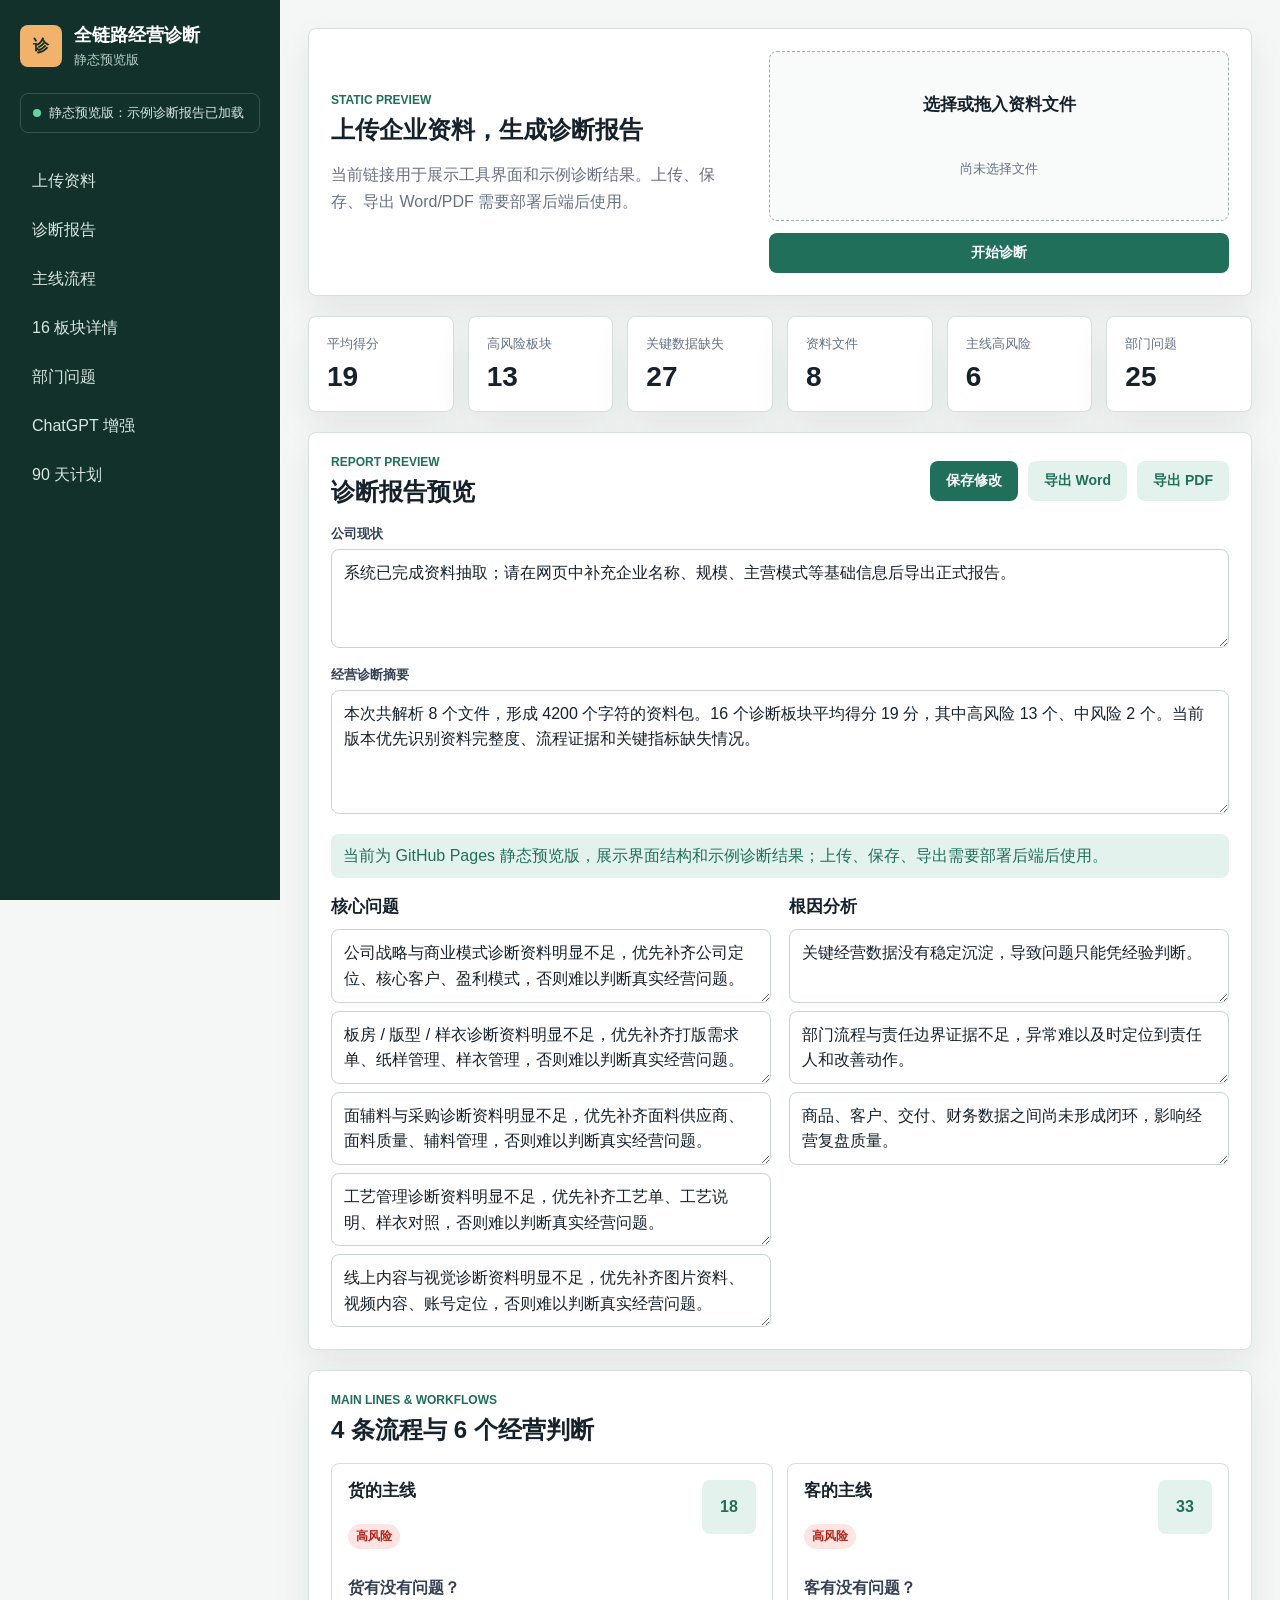
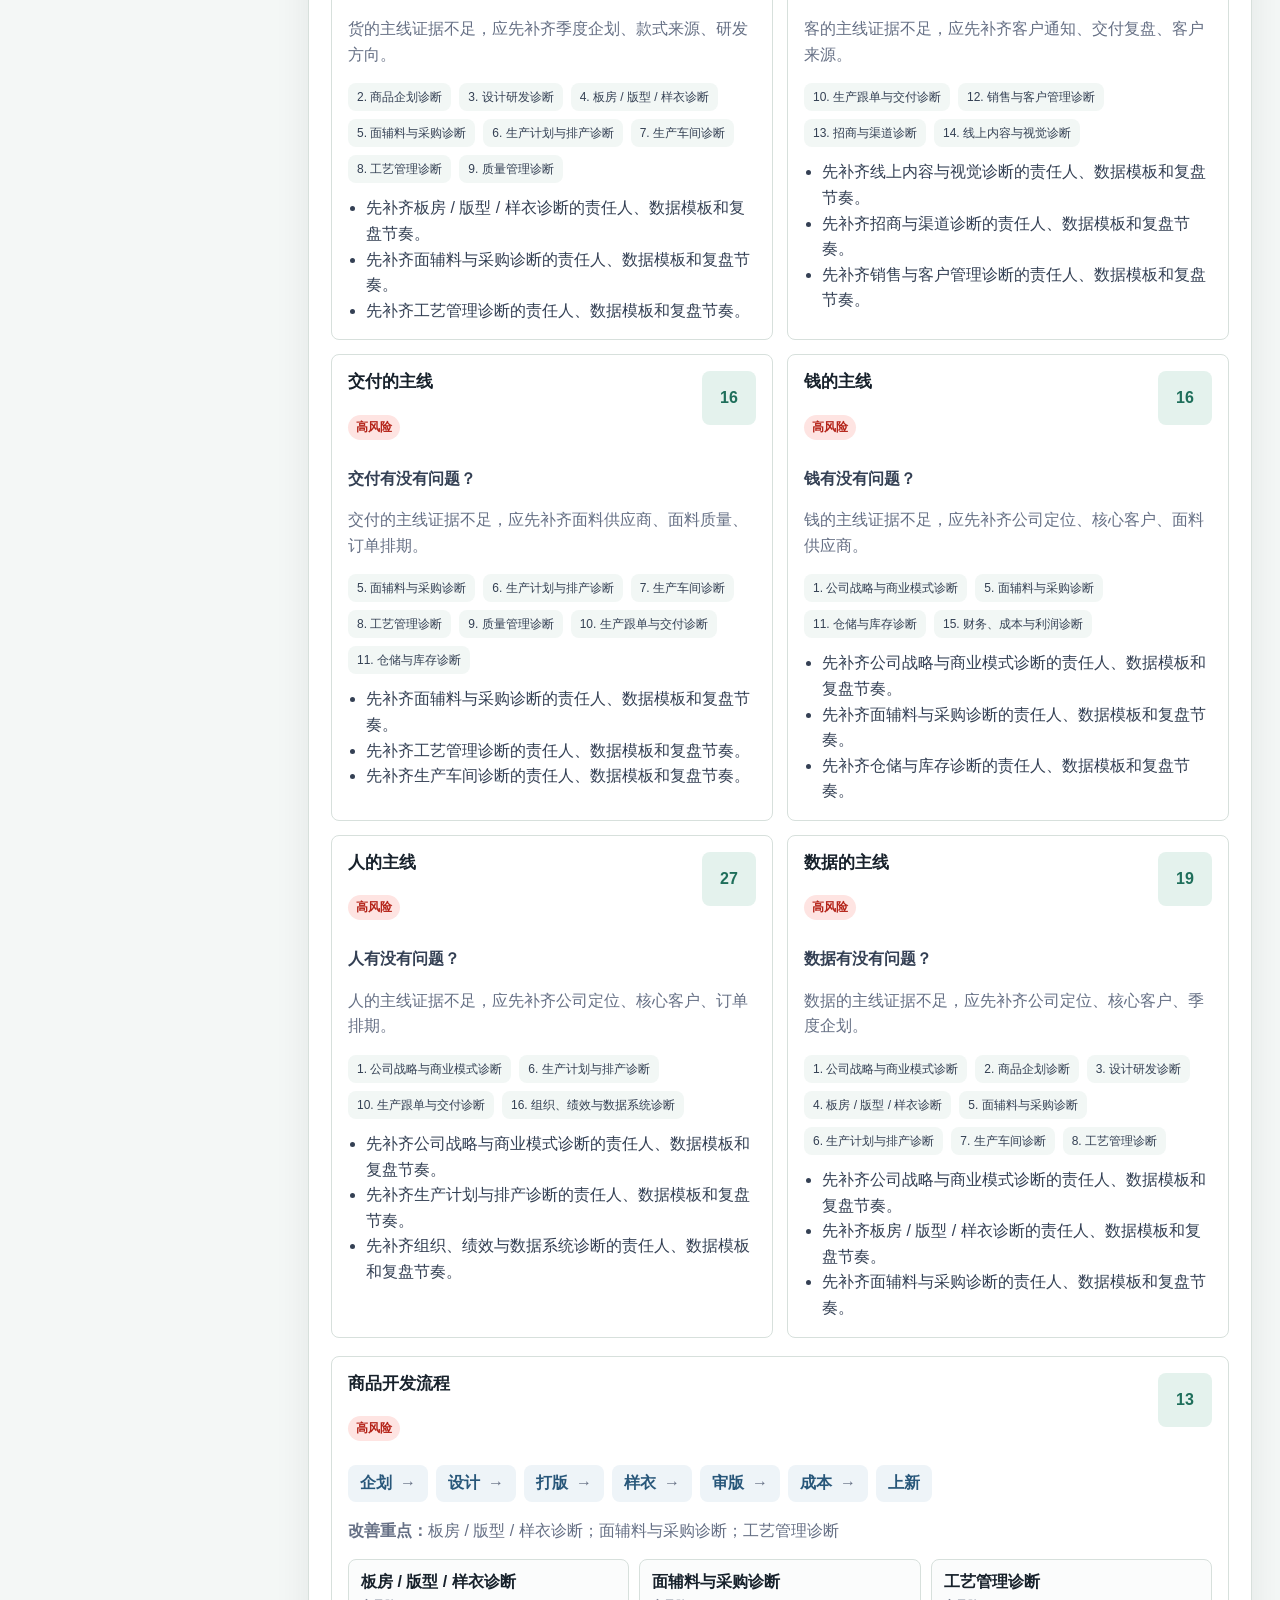
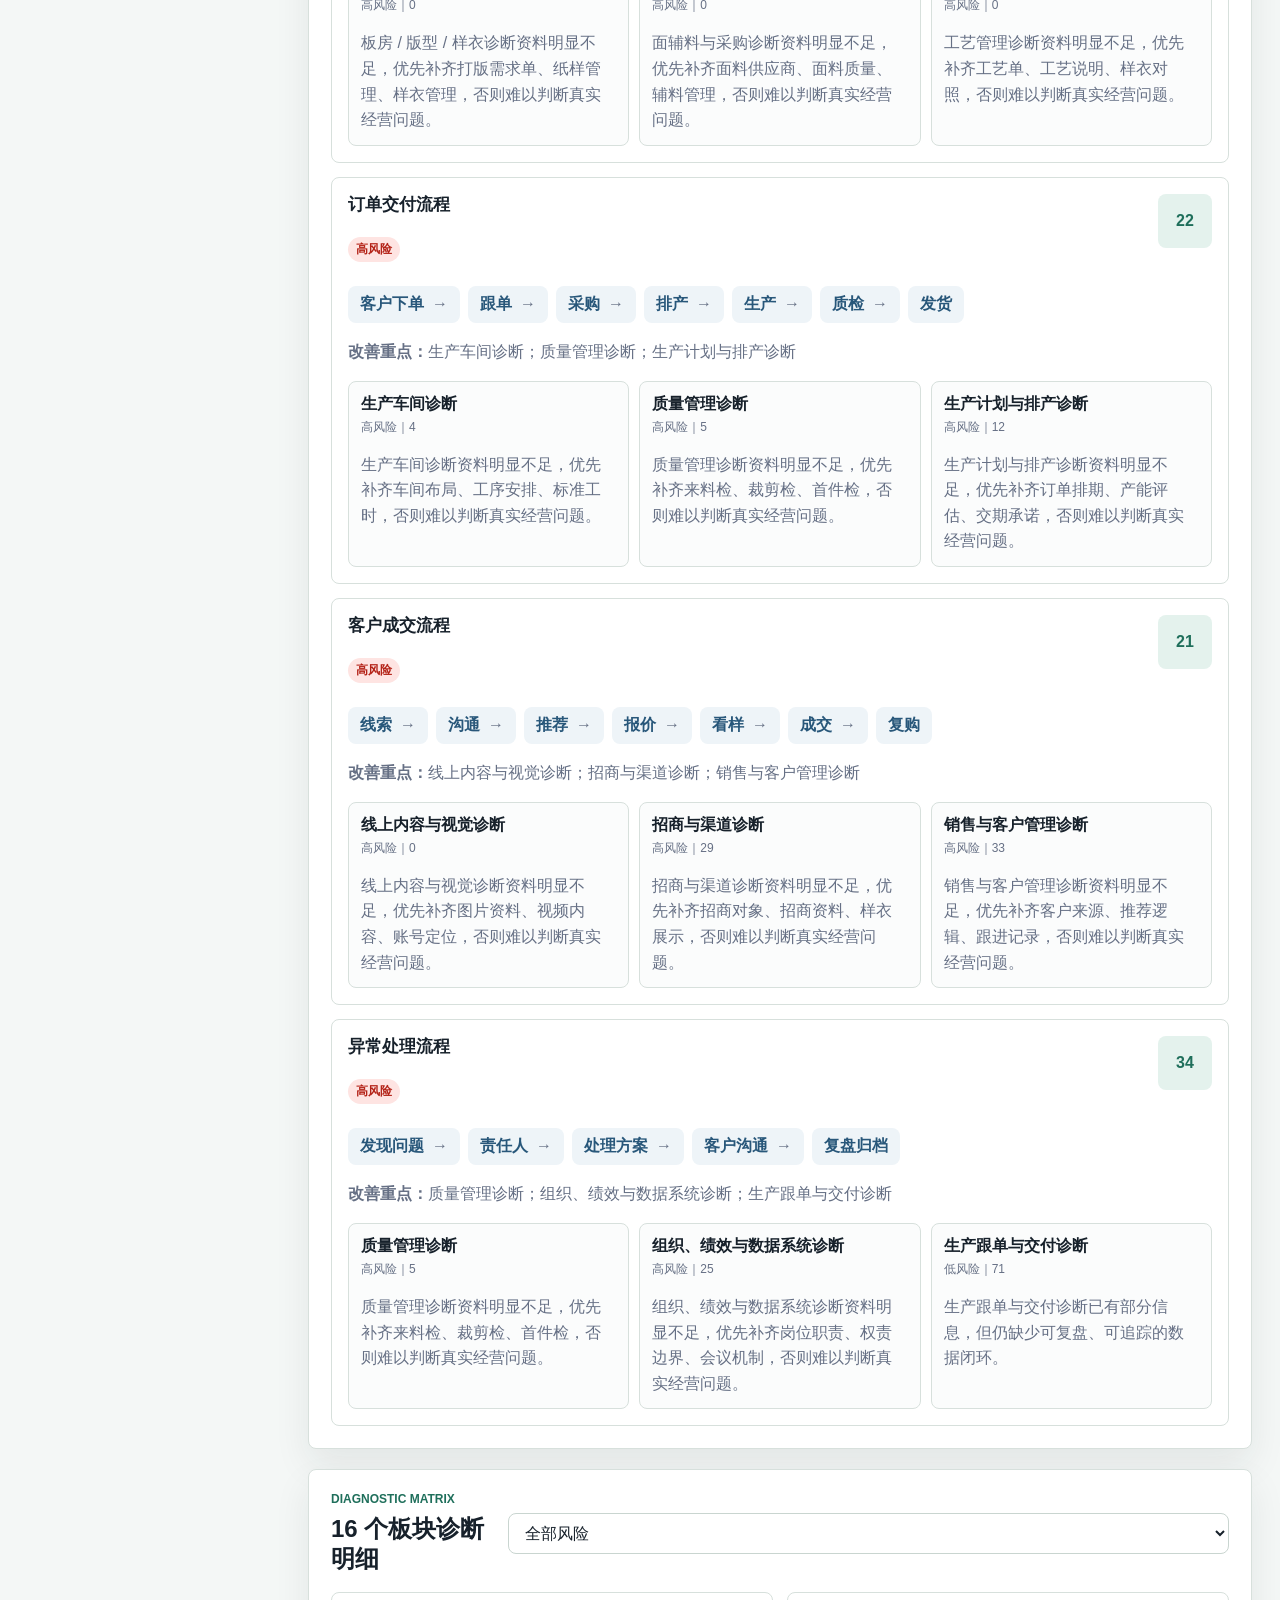
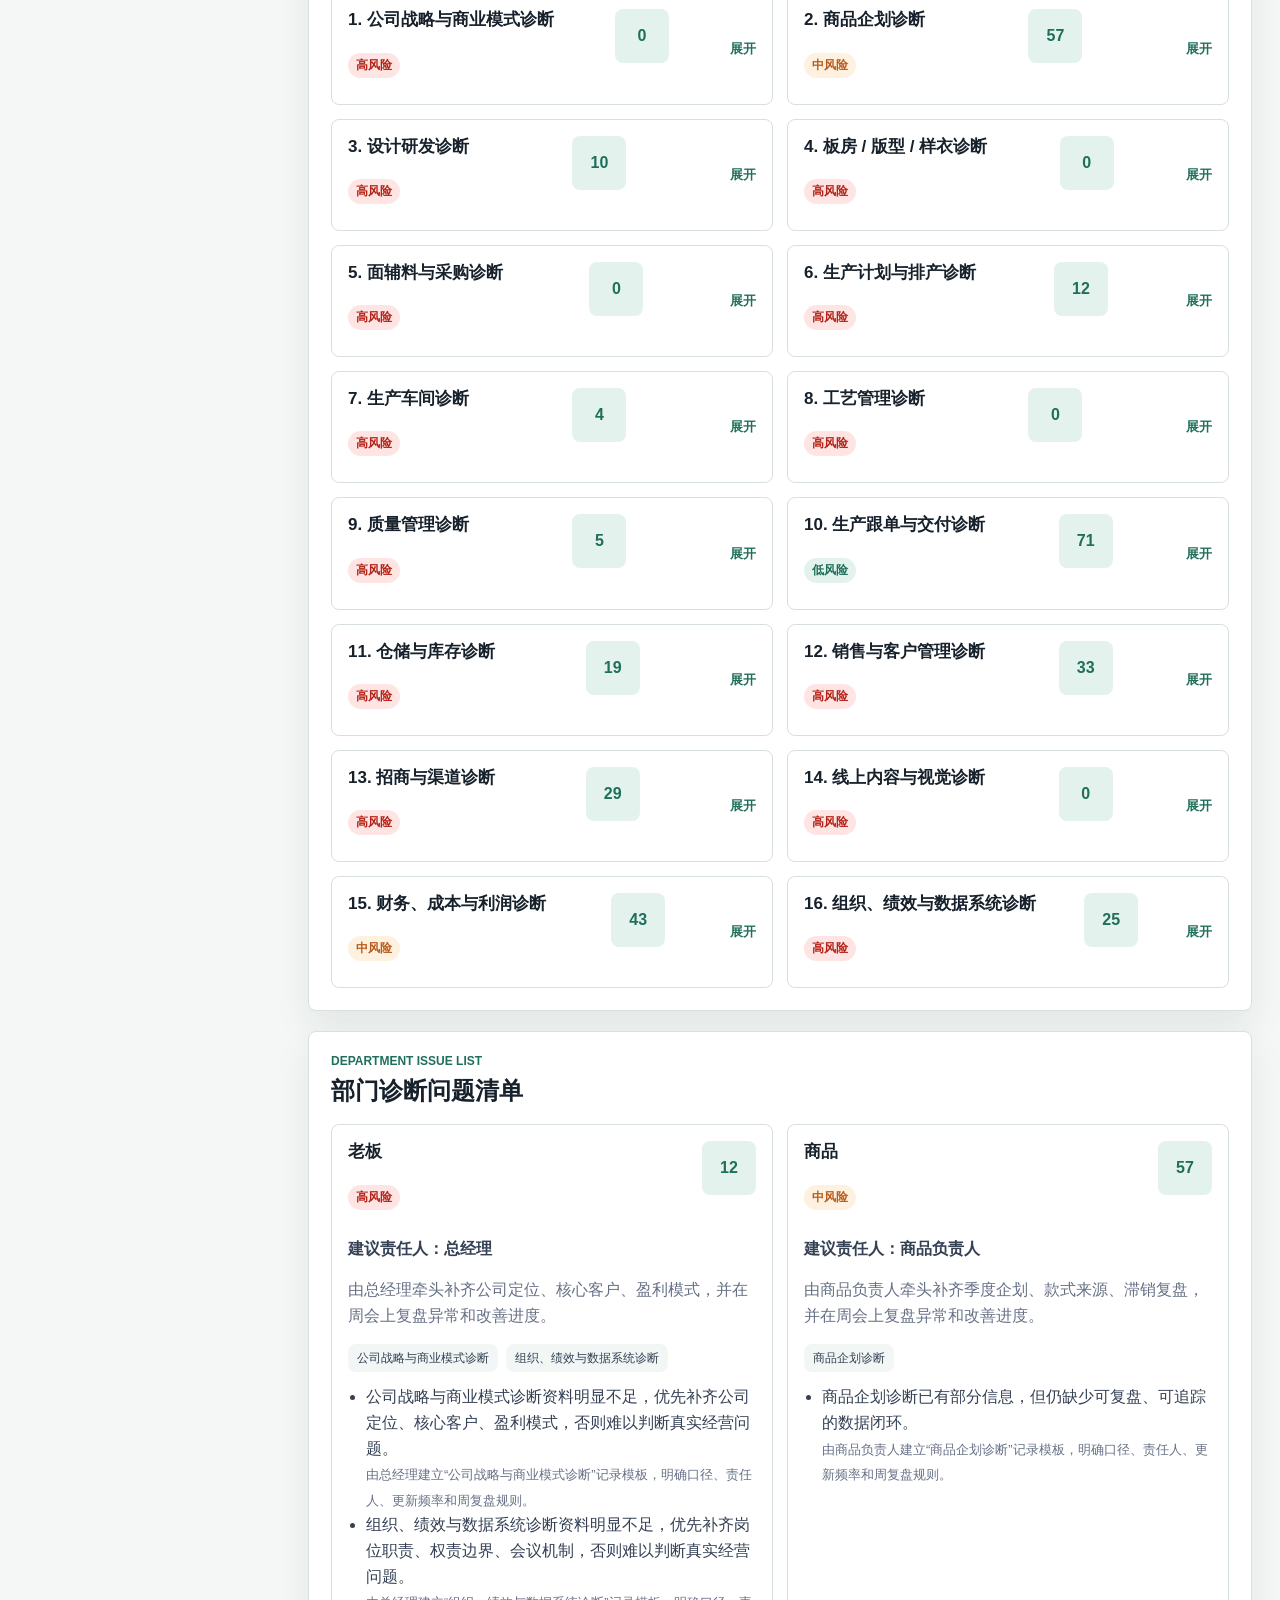
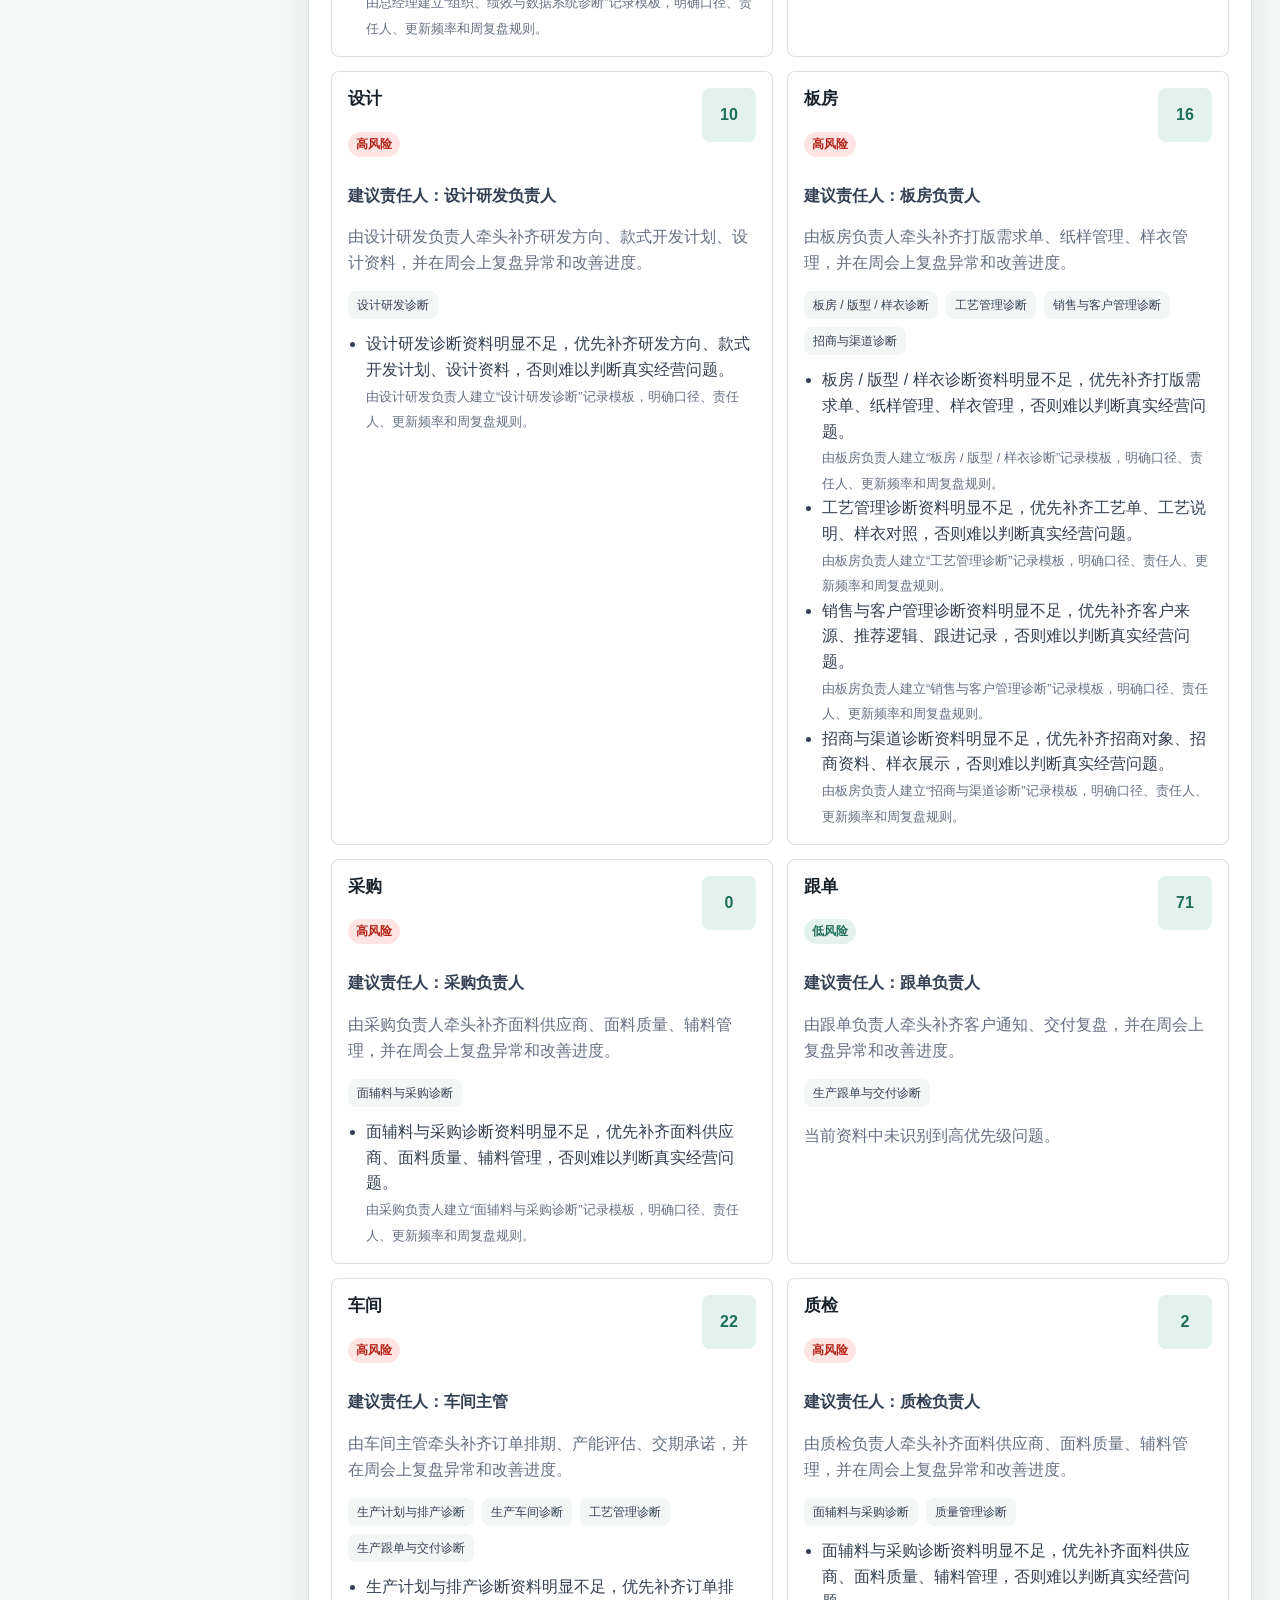
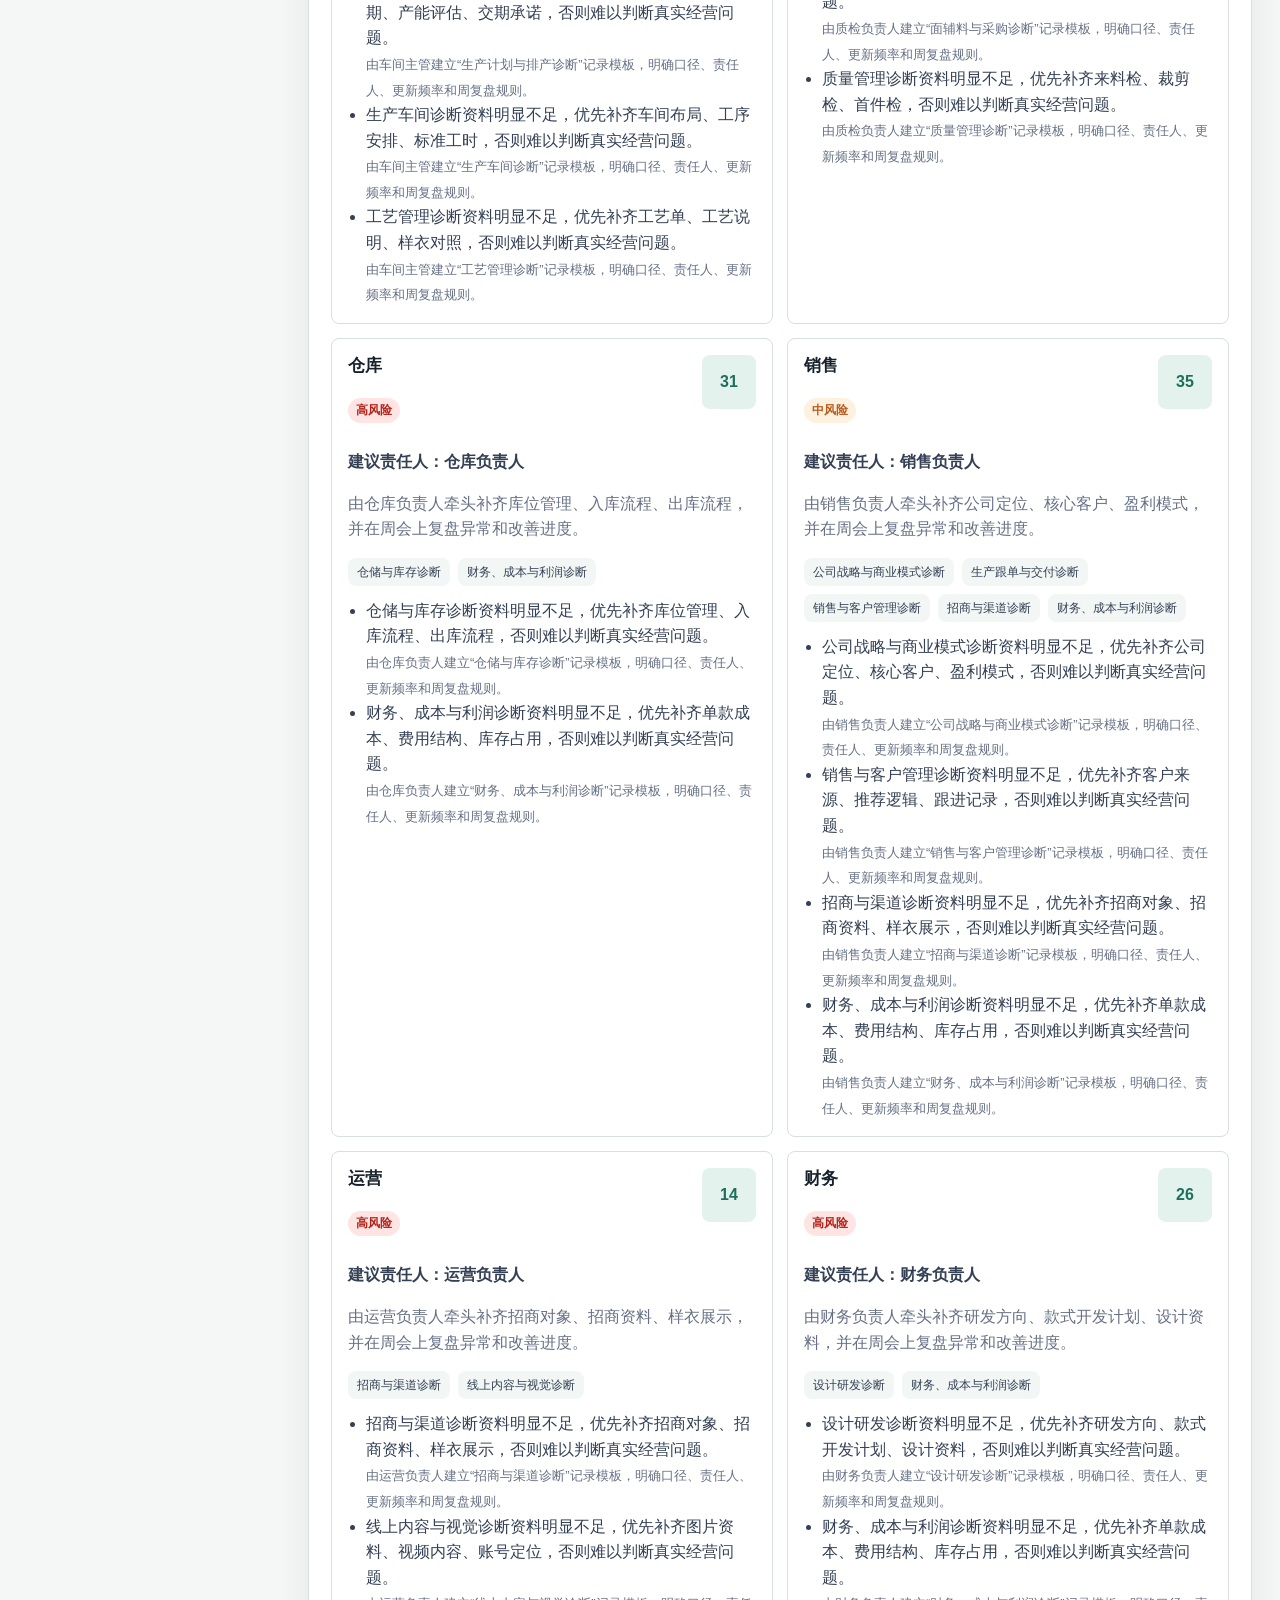
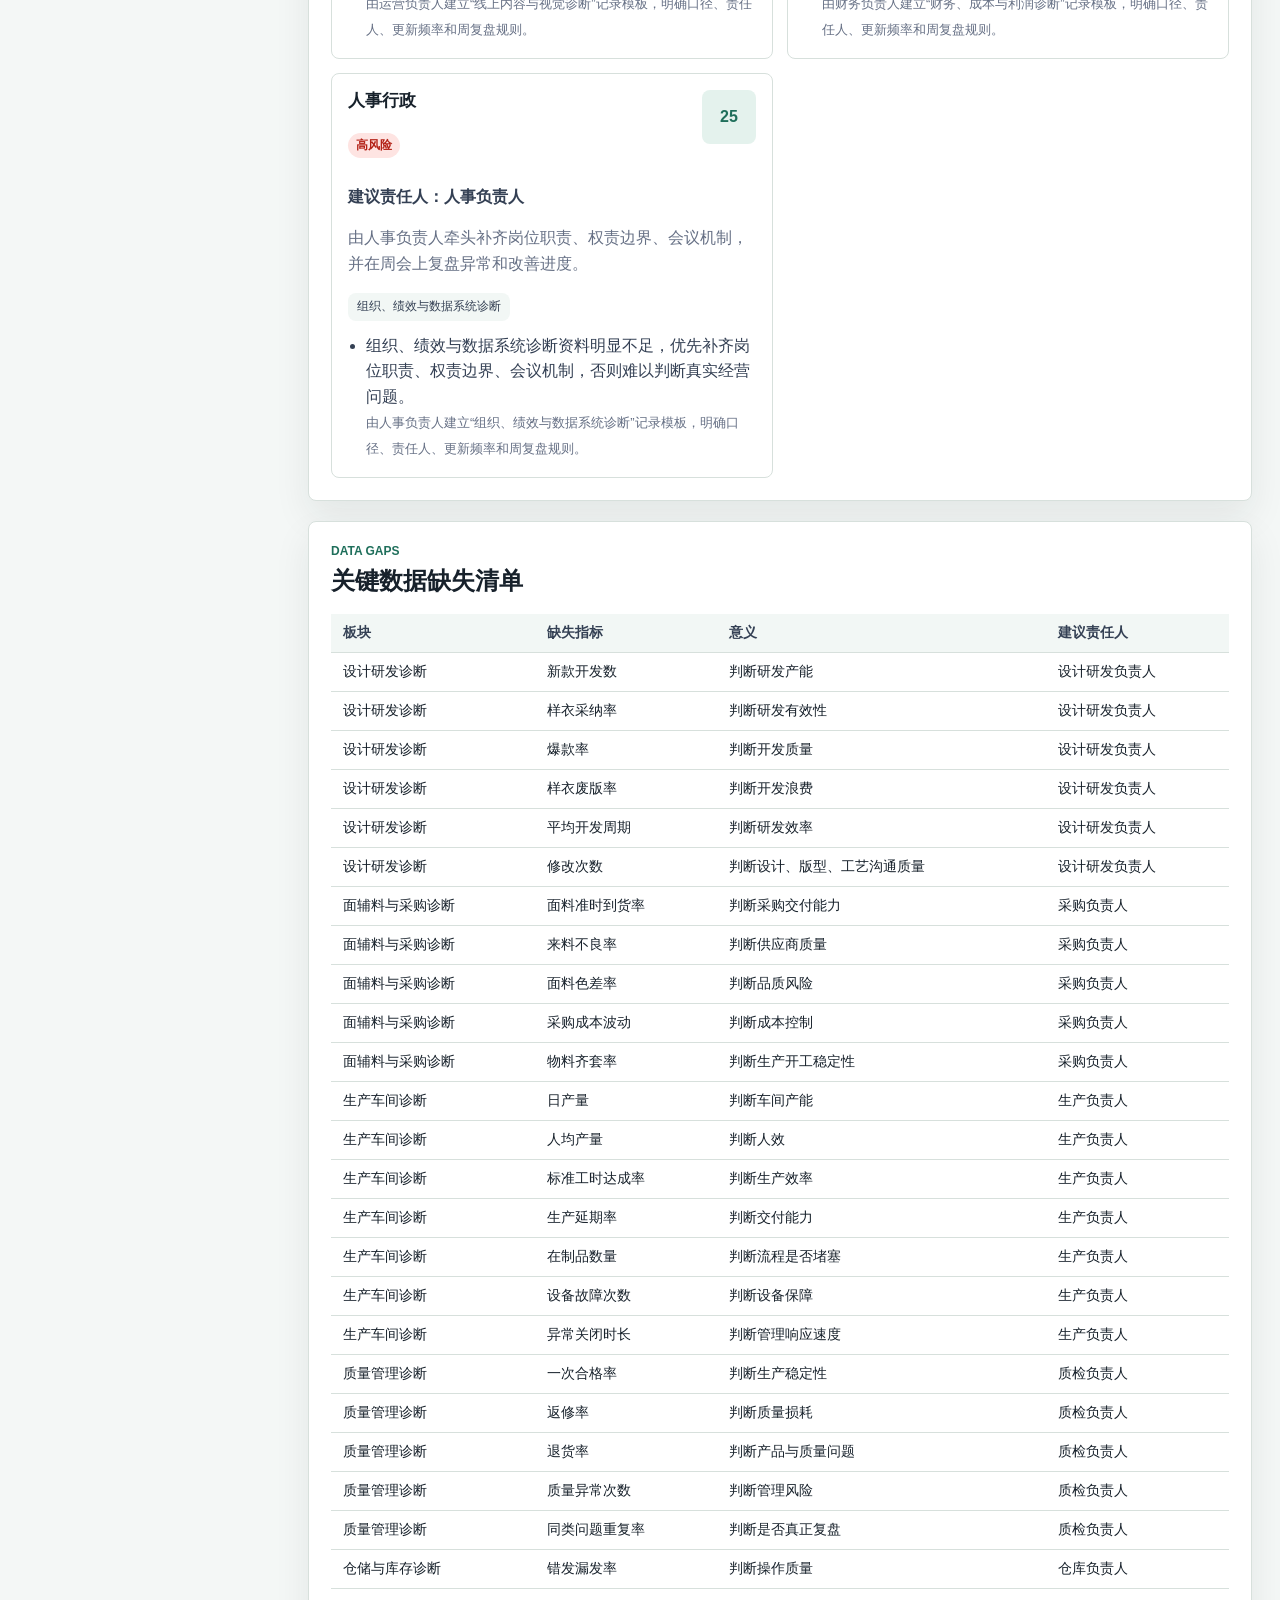
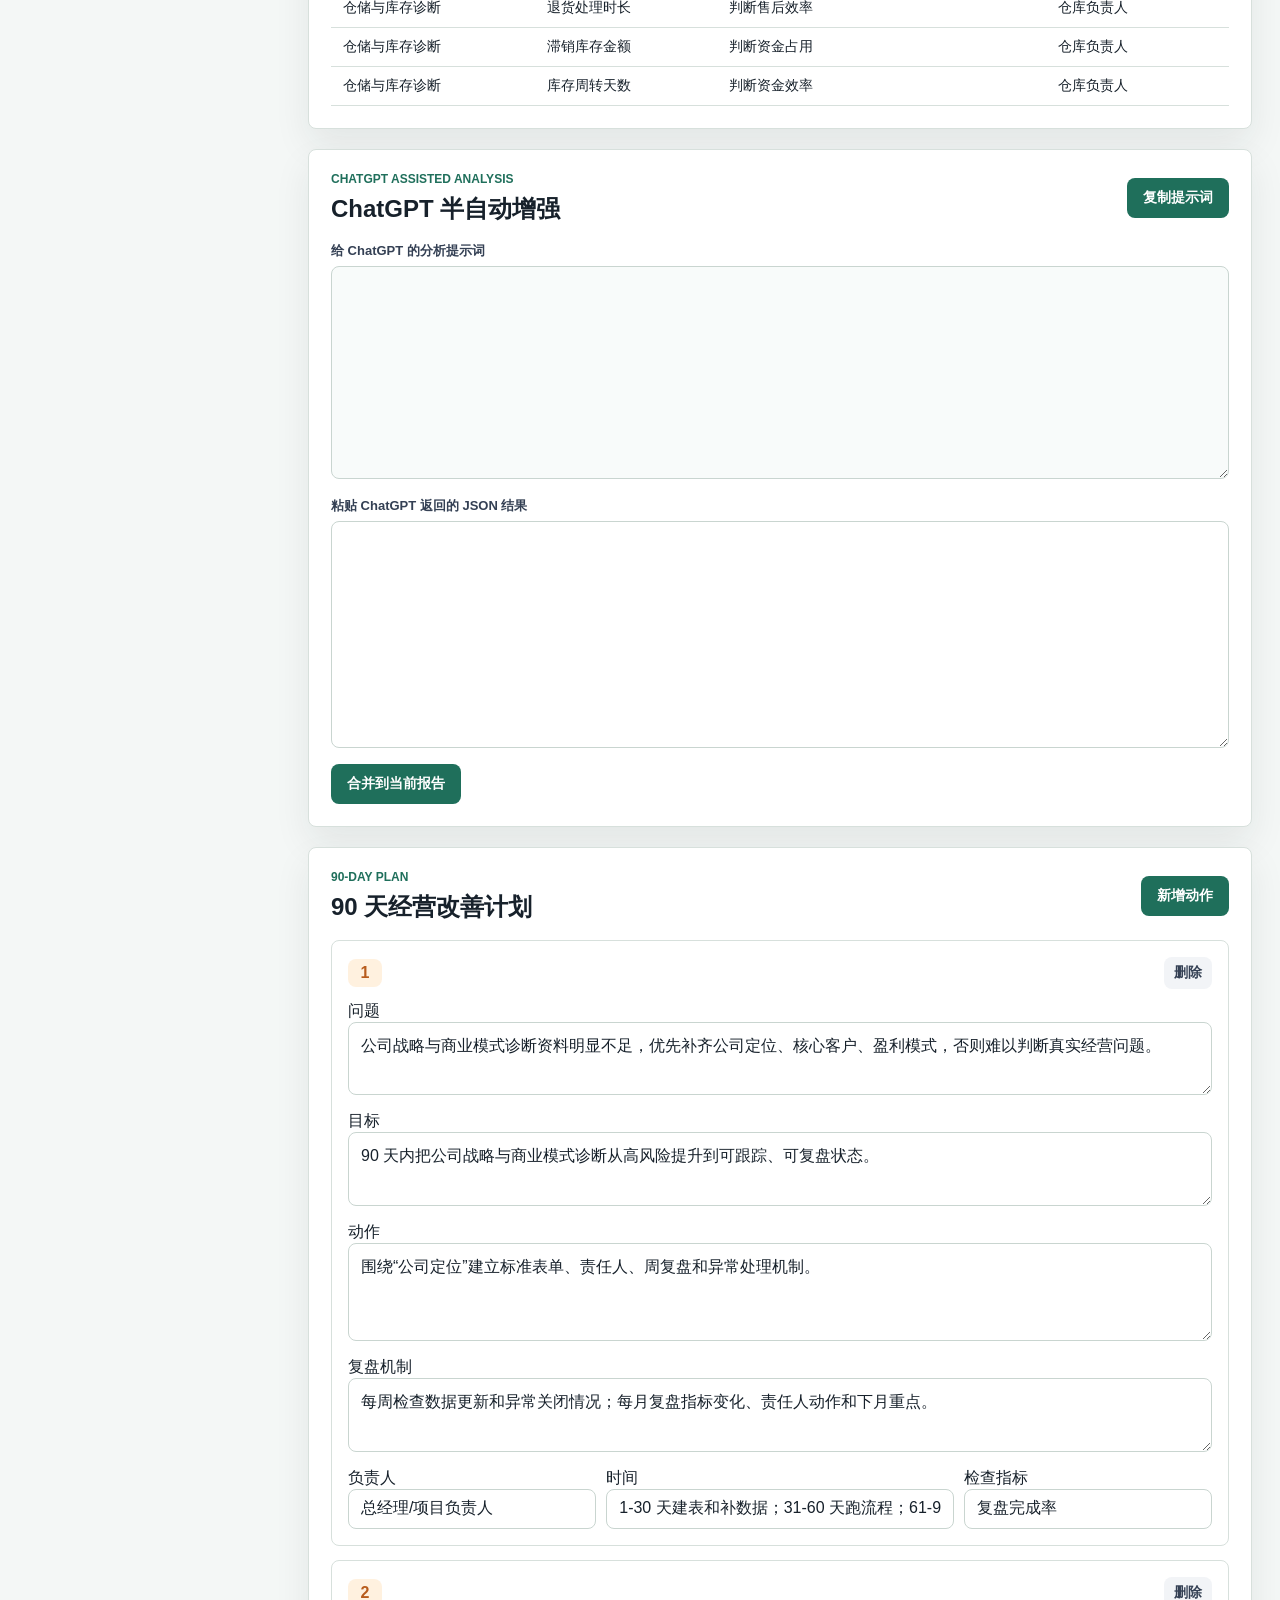
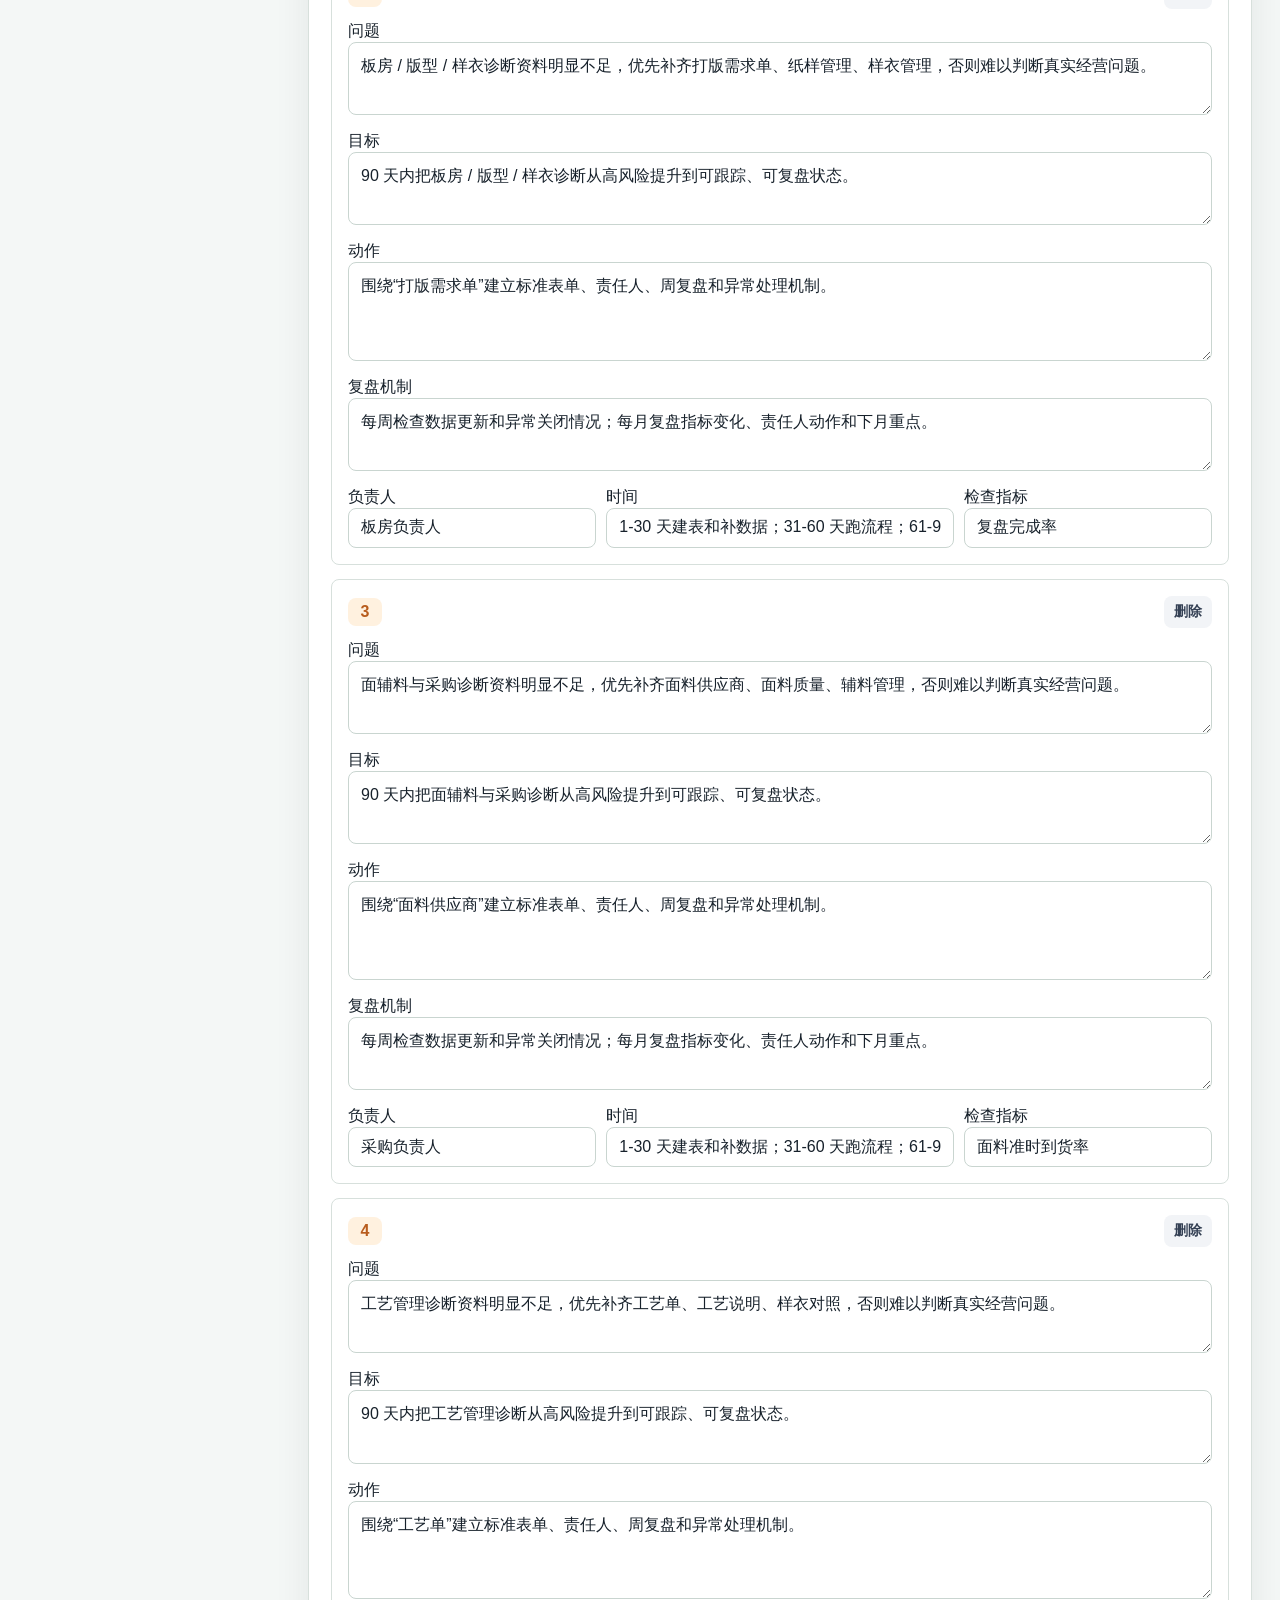
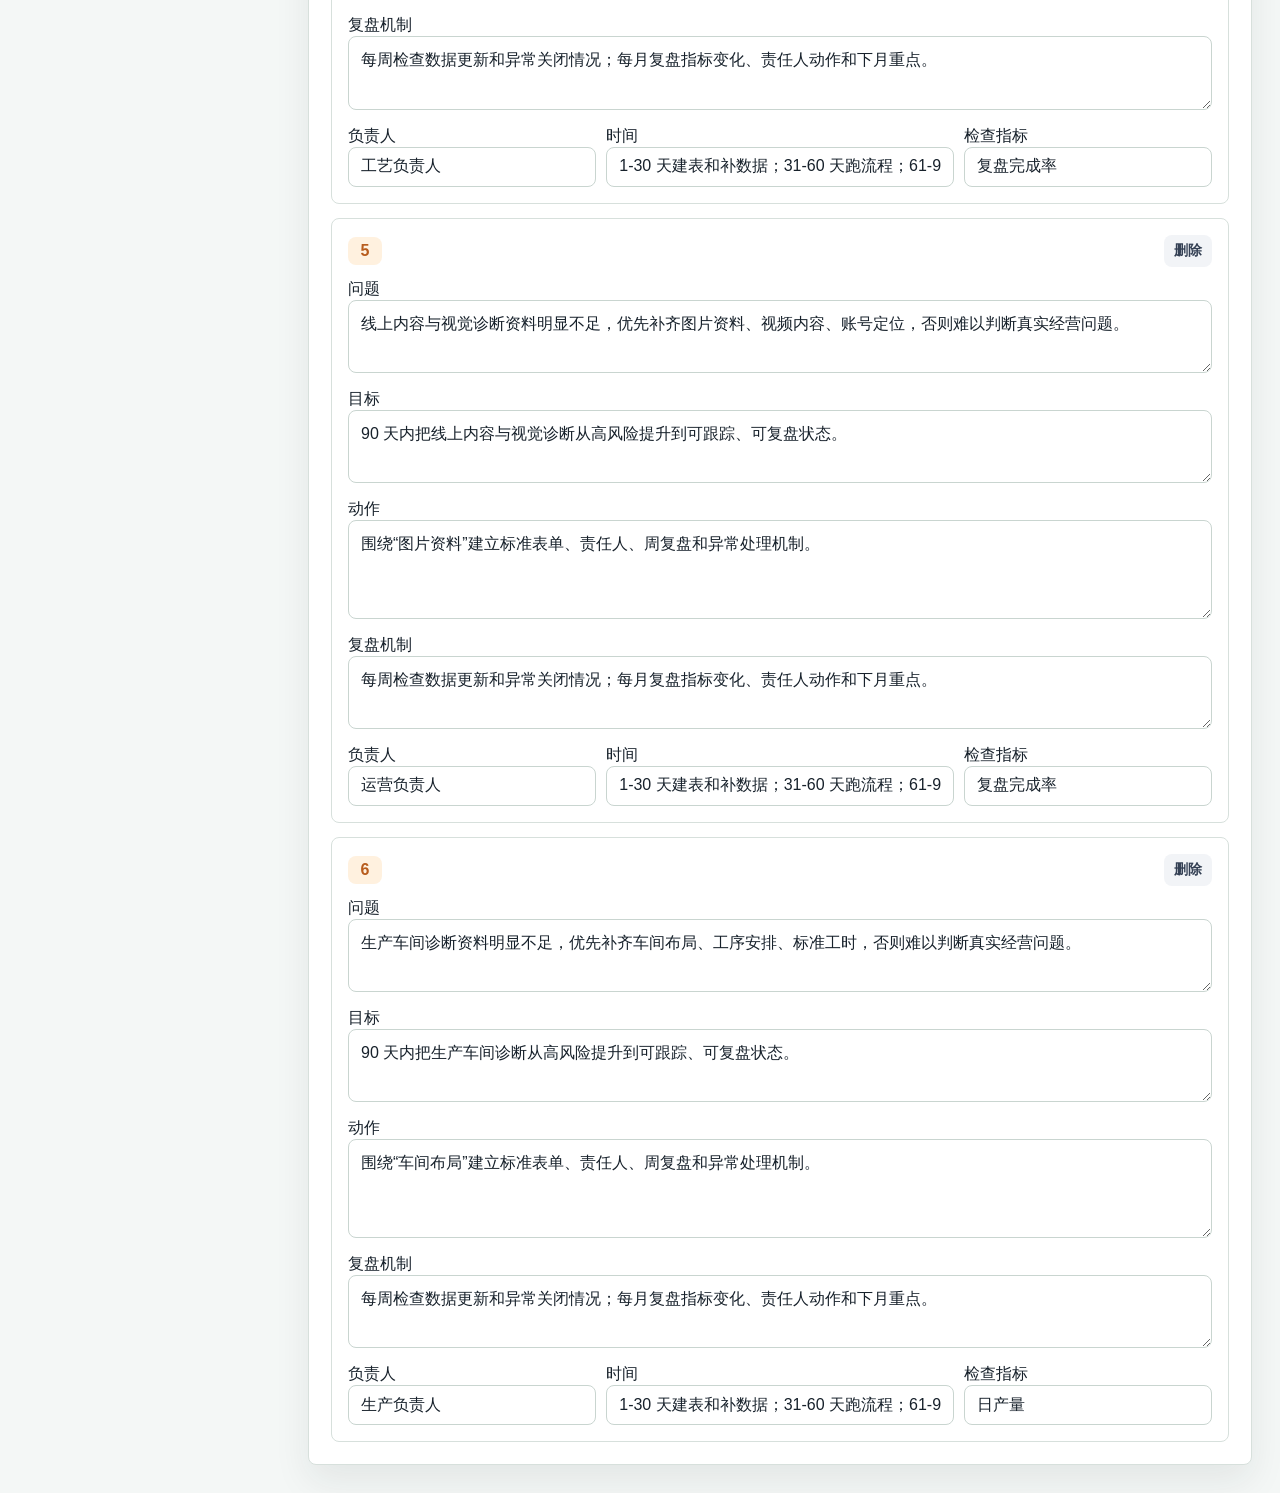
==== docs/index.html @ d4103e00 "Add GitHub Pages static preview" ====
<!doctype html>
<html lang="zh-CN">
  <head>
    <meta charset="utf-8" />
    <meta name="viewport" content="width=device-width, initial-scale=1" />
    <title>服装企业全链路经营诊断｜静态预览</title>
    <link rel="stylesheet" href="styles.css" />
  </head>
  <body>
    <div class="app-shell">
      <aside class="side">
        <div class="brand">
          <div class="brand-mark">诊</div>
          <div>
            <h1>全链路经营诊断</h1>
            <p>静态预览版</p>
          </div>
        </div>
        <div class="status-box">
          <span id="healthDot" class="dot"></span>
          <span id="healthText">正在检查诊断知识库</span>
        </div>
        <nav>
          <a href="#upload">上传资料</a>
          <a href="#report">诊断报告</a>
          <a href="#flows">主线流程</a>
          <a href="#sections">16 板块详情</a>
          <a href="#departments">部门问题</a>
          <a href="#aiAssist">ChatGPT 增强</a>
          <a href="#plan">90 天计划</a>
        </nav>
      </aside>

      <main>
        <section id="upload" class="panel upload-panel">
          <div>
            <p class="eyebrow">Static Preview</p>
            <h2>上传企业资料，生成诊断报告</h2>
            <p class="muted">当前链接用于展示工具界面和示例诊断结果。上传、保存、导出 Word/PDF 需要部署后端后使用。</p>
          </div>
          <form id="uploadForm" class="upload-form">
            <label class="drop-zone" for="files">
              <input id="files" name="files" type="file" multiple accept=".docx,.xlsx,.xlsm,.pdf,.png,.jpg,.jpeg,.webp,.bmp,.csv,.txt,.md" />
              <span class="drop-title">选择或拖入资料文件</span>
              <span id="fileList" class="drop-sub">尚未选择文件</span>
            </label>
            <button id="analyzeBtn" type="submit">开始诊断</button>
          </form>
          <div id="progress" class="progress hidden">
            <div class="bar"><span></span></div>
            <p>正在抽取资料、匹配 16 个诊断板块并生成改善计划。</p>
          </div>
        </section>

        <section id="summary" class="summary-grid hidden">
          <article class="metric-card">
            <span>平均得分</span>
            <strong id="avgScore">-</strong>
          </article>
          <article class="metric-card">
            <span>高风险板块</span>
            <strong id="highRisk">-</strong>
          </article>
          <article class="metric-card">
            <span>关键数据缺失</span>
            <strong id="missingCount">-</strong>
          </article>
          <article class="metric-card">
            <span>资料文件</span>
            <strong id="fileCount">-</strong>
          </article>
          <article class="metric-card">
            <span>主线高风险</span>
            <strong id="mainLineRisk">-</strong>
          </article>
          <article class="metric-card">
            <span>部门问题</span>
            <strong id="departmentIssueCount">-</strong>
          </article>
        </section>

        <section id="report" class="panel hidden">
          <div class="section-head">
            <div>
              <p class="eyebrow">Report Preview</p>
              <h2>诊断报告预览</h2>
            </div>
            <div class="actions">
              <button id="saveBtn" type="button">保存修改</button>
              <a id="docxLink" class="button secondary" href="#">导出 Word</a>
              <a id="pdfLink" class="button secondary" href="#">导出 PDF</a>
            </div>
          </div>
          <label class="field-label" for="companySnapshot">公司现状</label>
          <textarea id="companySnapshot" rows="3"></textarea>
          <label class="field-label" for="executiveSummary">经营诊断摘要</label>
          <textarea id="executiveSummary" rows="4"></textarea>
          <p id="aiStatus" class="ai-status"></p>
          <div class="two-col">
            <div>
              <h3>核心问题</h3>
              <div id="coreFindings" class="editable-list"></div>
            </div>
            <div>
              <h3>根因分析</h3>
              <div id="rootCauses" class="editable-list"></div>
            </div>
          </div>
        </section>

        <section id="flows" class="panel hidden">
          <div class="section-head">
            <div>
              <p class="eyebrow">Main Lines & Workflows</p>
              <h2>4 条流程与 6 个经营判断</h2>
            </div>
          </div>
          <div id="mainLineCards" class="main-line-grid"></div>
          <div id="flowCards" class="flow-list"></div>
        </section>

        <section id="sections" class="panel hidden">
          <div class="section-head">
            <div>
              <p class="eyebrow">Diagnostic Matrix</p>
              <h2>16 个板块诊断明细</h2>
            </div>
            <select id="riskFilter">
              <option value="all">全部风险</option>
              <option value="high">高风险</option>
              <option value="medium">中风险</option>
              <option value="low">低风险</option>
            </select>
          </div>
          <div id="sectionCards" class="section-cards"></div>
        </section>

        <section id="departments" class="panel hidden">
          <div class="section-head">
            <div>
              <p class="eyebrow">Department Issue List</p>
              <h2>部门诊断问题清单</h2>
            </div>
          </div>
          <div id="departmentCards" class="department-grid"></div>
        </section>

        <section id="missing" class="panel hidden">
          <div class="section-head">
            <div>
              <p class="eyebrow">Data Gaps</p>
              <h2>关键数据缺失清单</h2>
            </div>
          </div>
          <div class="table-wrap">
            <table>
              <thead>
                <tr><th>板块</th><th>缺失指标</th><th>意义</th><th>建议责任人</th></tr>
              </thead>
              <tbody id="missingRows"></tbody>
            </table>
          </div>
        </section>

        <section id="aiAssist" class="panel hidden">
          <div class="section-head">
            <div>
              <p class="eyebrow">ChatGPT Assisted Analysis</p>
              <h2>ChatGPT 半自动增强</h2>
            </div>
            <button id="copyPromptBtn" type="button">复制提示词</button>
          </div>
          <label class="field-label" for="manualPrompt">给 ChatGPT 的分析提示词</label>
          <textarea id="manualPrompt" rows="10" readonly></textarea>
          <label class="field-label" for="manualResponse">粘贴 ChatGPT 返回的 JSON 结果</label>
          <textarea id="manualResponse" rows="8"></textarea>
          <div class="actions ai-actions">
            <button id="mergeAiBtn" type="button">合并到当前报告</button>
            <span id="mergeStatus" class="muted"></span>
          </div>
        </section>

        <section id="plan" class="panel hidden">
          <div class="section-head">
            <div>
              <p class="eyebrow">90-Day Plan</p>
              <h2>90 天经营改善计划</h2>
            </div>
            <button id="addPlanBtn" type="button">新增动作</button>
          </div>
          <div id="planList" class="plan-list"></div>
        </section>
      </main>
    </div>

    <template id="listItemTemplate">
      <textarea rows="2"></textarea>
    </template>
    <template id="planTemplate">
      <article class="plan-card">
        <div class="plan-top">
          <span class="priority"></span>
          <button type="button" class="remove-plan">删除</button>
        </div>
        <label>问题<textarea data-key="problem" rows="2"></textarea></label>
        <label>目标<textarea data-key="goal" rows="2"></textarea></label>
          <label>动作<textarea data-key="action" rows="3"></textarea></label>
        <label>复盘机制<textarea data-key="review_mechanism" rows="2"></textarea></label>
        <div class="plan-grid">
          <label>负责人<input data-key="owner" /></label>
          <label>时间<input data-key="timeframe" /></label>
          <label>检查指标<input data-key="check_metric" /></label>
        </div>
      </article>
    </template>
    <script src="app.js"></script>
  </body>
</html>
---- docs/styles.css ----
:root {
  --bg: #f4f7f6;
  --panel: #ffffff;
  --ink: #17212b;
  --muted: #667085;
  --line: #d7e0dc;
  --green: #1f6f5b;
  --green-soft: #e4f2ed;
  --orange: #b85c1d;
  --orange-soft: #fff1df;
  --red: #b42318;
  --red-soft: #fee4e2;
  --blue: #28577a;
  --shadow: 0 16px 36px rgba(23, 33, 43, 0.08);
}

* { box-sizing: border-box; }
body {
  margin: 0;
  font-family: Inter, "PingFang SC", "Microsoft YaHei", Arial, sans-serif;
  color: var(--ink);
  background: var(--bg);
}

.app-shell {
  min-height: 100vh;
  display: grid;
  grid-template-columns: 280px minmax(0, 1fr);
}

.side {
  position: sticky;
  top: 0;
  height: 100vh;
  padding: 24px 20px;
  background: #12312b;
  color: #fff;
}

.brand {
  display: flex;
  gap: 12px;
  align-items: center;
  margin-bottom: 24px;
}

.brand-mark {
  width: 42px;
  height: 42px;
  display: grid;
  place-items: center;
  border-radius: 8px;
  background: #f1b36b;
  color: #132b26;
  font-weight: 800;
}

.brand h1 {
  margin: 0;
  font-size: 18px;
  line-height: 1.25;
}

.brand p {
  margin: 4px 0 0;
  color: #bad0c8;
  font-size: 13px;
}

.status-box {
  display: flex;
  gap: 8px;
  align-items: center;
  padding: 10px 12px;
  border: 1px solid rgba(255,255,255,.16);
  border-radius: 8px;
  color: #d8e6e1;
  font-size: 13px;
}

.dot {
  width: 8px;
  height: 8px;
  border-radius: 50%;
  background: #f1b36b;
}
.dot.ok { background: #65d49a; }
.dot.err { background: #ff8a7a; }

nav {
  display: grid;
  gap: 8px;
  margin-top: 28px;
}
nav a {
  color: #d8e6e1;
  text-decoration: none;
  padding: 10px 12px;
  border-radius: 8px;
}
nav a:hover { background: rgba(255,255,255,.1); }

main {
  padding: 28px;
  display: grid;
  gap: 20px;
  align-content: start;
}

.panel, .metric-card {
  background: var(--panel);
  border: 1px solid var(--line);
  border-radius: 8px;
  box-shadow: var(--shadow);
}

.panel { padding: 22px; }
.upload-panel {
  display: grid;
  grid-template-columns: minmax(260px, 1fr) minmax(320px, 460px);
  gap: 24px;
  align-items: center;
}

.eyebrow {
  margin: 0 0 8px;
  color: var(--green);
  font-weight: 700;
  font-size: 12px;
  letter-spacing: 0;
  text-transform: uppercase;
}

h2, h3 { margin: 0; line-height: 1.25; }
h2 { font-size: 24px; }
h3 { font-size: 17px; margin-bottom: 12px; }
.muted { color: var(--muted); line-height: 1.7; }

.upload-form { display: grid; gap: 12px; }
.drop-zone {
  min-height: 170px;
  border: 1.5px dashed #9db3aa;
  border-radius: 8px;
  background: #f8fbfa;
  display: grid;
  place-items: center;
  text-align: center;
  padding: 24px;
  cursor: pointer;
}
.drop-zone input { display: none; }
.drop-title { display: block; font-weight: 800; font-size: 17px; }
.drop-sub { display: block; margin-top: 8px; color: var(--muted); font-size: 13px; line-height: 1.5; }

button, .button {
  appearance: none;
  border: 0;
  border-radius: 8px;
  background: var(--green);
  color: #fff;
  padding: 11px 16px;
  font-weight: 750;
  font-size: 14px;
  cursor: pointer;
  text-decoration: none;
  text-align: center;
}
button:disabled { opacity: .55; cursor: not-allowed; }
.button.secondary, button.secondary {
  background: var(--green-soft);
  color: var(--green);
}

.progress { grid-column: 1 / -1; }
.bar {
  height: 8px;
  border-radius: 99px;
  background: #edf2f0;
  overflow: hidden;
}
.bar span {
  display: block;
  width: 42%;
  height: 100%;
  background: var(--green);
  animation: loading 1.2s infinite alternate;
}
@keyframes loading { from { transform: translateX(-35%); } to { transform: translateX(160%); } }

.summary-grid {
  display: grid;
  grid-template-columns: repeat(6, minmax(0, 1fr));
  gap: 14px;
}
.metric-card { padding: 18px; }
.metric-card span { display: block; color: var(--muted); font-size: 13px; }
.metric-card strong { display: block; margin-top: 8px; font-size: 28px; }

.section-head {
  display: flex;
  justify-content: space-between;
  gap: 16px;
  align-items: center;
  margin-bottom: 18px;
}
.actions { display: flex; gap: 10px; flex-wrap: wrap; }

.field-label {
  display: block;
  margin: 14px 0 6px;
  color: #344054;
  font-weight: 700;
  font-size: 13px;
}
textarea, input, select {
  width: 100%;
  border: 1px solid #c9d5d0;
  border-radius: 8px;
  padding: 10px 12px;
  font: inherit;
  color: var(--ink);
  background: #fff;
}
textarea { resize: vertical; line-height: 1.6; }
.ai-status {
  padding: 10px 12px;
  background: var(--green-soft);
  color: var(--green);
  border-radius: 8px;
  line-height: 1.5;
}

.two-col {
  display: grid;
  grid-template-columns: repeat(2, minmax(0, 1fr));
  gap: 18px;
  margin-top: 18px;
}
.editable-list { display: grid; gap: 8px; }

.main-line-grid,
.department-grid,
.section-cards {
  display: grid;
  grid-template-columns: repeat(2, minmax(0, 1fr));
  gap: 14px;
}
.main-line-card,
.department-card,
.section-card,
.flow-card {
  border: 1px solid var(--line);
  border-radius: 8px;
  padding: 16px;
  background: #fff;
}
.main-line-card .top,
.department-card .top,
.section-card summary,
.flow-head {
  display: flex;
  justify-content: space-between;
  gap: 12px;
  align-items: flex-start;
}
.section-card summary {
  cursor: pointer;
  list-style: none;
}
.section-card summary::-webkit-details-marker { display: none; }
.section-card summary::after {
  content: "展开";
  color: var(--green);
  font-size: 13px;
  font-weight: 800;
  align-self: center;
}
.section-card[open] summary::after { content: "收起"; }
.section-meta,
.tag-row {
  display: flex;
  flex-wrap: wrap;
  gap: 8px;
  margin: 12px 0;
}
.section-meta span,
.tag-row span {
  display: inline-flex;
  align-items: center;
  min-height: 28px;
  padding: 5px 9px;
  border-radius: 8px;
  background: #f2f7f5;
  color: #344054;
  font-size: 12px;
  line-height: 1.35;
}
.score {
  min-width: 54px;
  height: 54px;
  border-radius: 8px;
  display: grid;
  place-items: center;
  font-weight: 850;
  background: var(--green-soft);
  color: var(--green);
}
.risk {
  display: inline-block;
  margin: 10px 0;
  padding: 4px 8px;
  border-radius: 999px;
  font-size: 12px;
  font-weight: 800;
}
.risk.high { background: var(--red-soft); color: var(--red); }
.risk.medium { background: var(--orange-soft); color: var(--orange); }
.risk.low { background: var(--green-soft); color: var(--green); }
.main-line-card p,
.department-card p,
.section-card p,
.flow-card p { color: var(--muted); line-height: 1.6; }
.question,
.owner-line {
  color: #344054 !important;
  font-weight: 750;
}
.focus-text {
  padding: 10px 12px;
  border-left: 3px solid var(--orange);
  background: var(--orange-soft);
  color: #513016 !important;
}
.mini-list { margin: 10px 0 0; padding-left: 18px; color: #344054; line-height: 1.6; }
.mini-list span { color: var(--muted); font-size: 13px; }

.flow-list {
  display: grid;
  gap: 14px;
  margin-top: 18px;
}
.flow-steps {
  display: flex;
  flex-wrap: wrap;
  gap: 8px;
  margin: 14px 0;
}
.flow-steps span {
  position: relative;
  padding: 8px 12px;
  border-radius: 8px;
  background: #eef4f8;
  color: var(--blue);
  font-weight: 750;
}
.flow-steps span:not(:last-child)::after {
  content: "→";
  margin-left: 8px;
  color: var(--muted);
}
.weak-points {
  display: grid;
  grid-template-columns: repeat(3, minmax(0, 1fr));
  gap: 10px;
}
.weak-points div {
  padding: 12px;
  border-radius: 8px;
  background: #fbfcfc;
  border: 1px solid var(--line);
}
.weak-points strong,
.weak-points span {
  display: block;
}
.weak-points span {
  margin-top: 4px;
  color: var(--muted);
  font-size: 12px;
}
.weak-points p { margin-bottom: 0; }

.detail-table {
  overflow-x: auto;
  margin-top: 14px;
}
.metric-detail { margin-top: 18px; }
.status {
  display: inline-flex;
  align-items: center;
  min-height: 24px;
  padding: 3px 7px;
  border-radius: 999px;
  font-size: 12px;
  font-weight: 800;
  white-space: nowrap;
}
.status.covered {
  background: var(--green-soft);
  color: var(--green);
}
.status.missing {
  background: var(--red-soft);
  color: var(--red);
}

.table-wrap { overflow-x: auto; }
table {
  width: 100%;
  border-collapse: collapse;
  font-size: 14px;
}
th, td {
  border-bottom: 1px solid var(--line);
  padding: 10px 12px;
  text-align: left;
  vertical-align: top;
}
th {
  background: #f2f7f5;
  color: #344054;
  white-space: nowrap;
}

.plan-list { display: grid; gap: 14px; }
.plan-card {
  border: 1px solid var(--line);
  border-radius: 8px;
  padding: 16px;
  display: grid;
  gap: 12px;
}
.plan-top {
  display: flex;
  justify-content: space-between;
  align-items: center;
}
.priority {
  display: inline-grid;
  place-items: center;
  min-width: 34px;
  height: 28px;
  border-radius: 8px;
  background: var(--orange-soft);
  color: var(--orange);
  font-weight: 850;
}
.remove-plan {
  background: #f2f4f7;
  color: #344054;
  padding: 7px 10px;
}
.plan-grid {
  display: grid;
  grid-template-columns: 1fr 1.4fr 1fr;
  gap: 10px;
}

.ai-actions { margin-top: 12px; align-items: center; }
#manualPrompt {
  background: #f8fbfa;
  font-family: "SFMono-Regular", Menlo, Consolas, monospace;
  font-size: 12px;
}

.hidden { display: none !important; }

@media (max-width: 980px) {
  .app-shell { grid-template-columns: 1fr; }
  .side {
    position: static;
    height: auto;
  }
  nav { grid-template-columns: repeat(4, minmax(0, 1fr)); }
  .upload-panel, .two-col, .section-cards, .main-line-grid, .department-grid, .weak-points { grid-template-columns: 1fr; }
  .summary-grid { grid-template-columns: repeat(2, minmax(0, 1fr)); }
  .plan-grid { grid-template-columns: 1fr; }
}

@media (max-width: 620px) {
  main { padding: 14px; }
  nav { grid-template-columns: 1fr 1fr; }
  .summary-grid { grid-template-columns: 1fr; }
  .section-head { align-items: flex-start; flex-direction: column; }
}
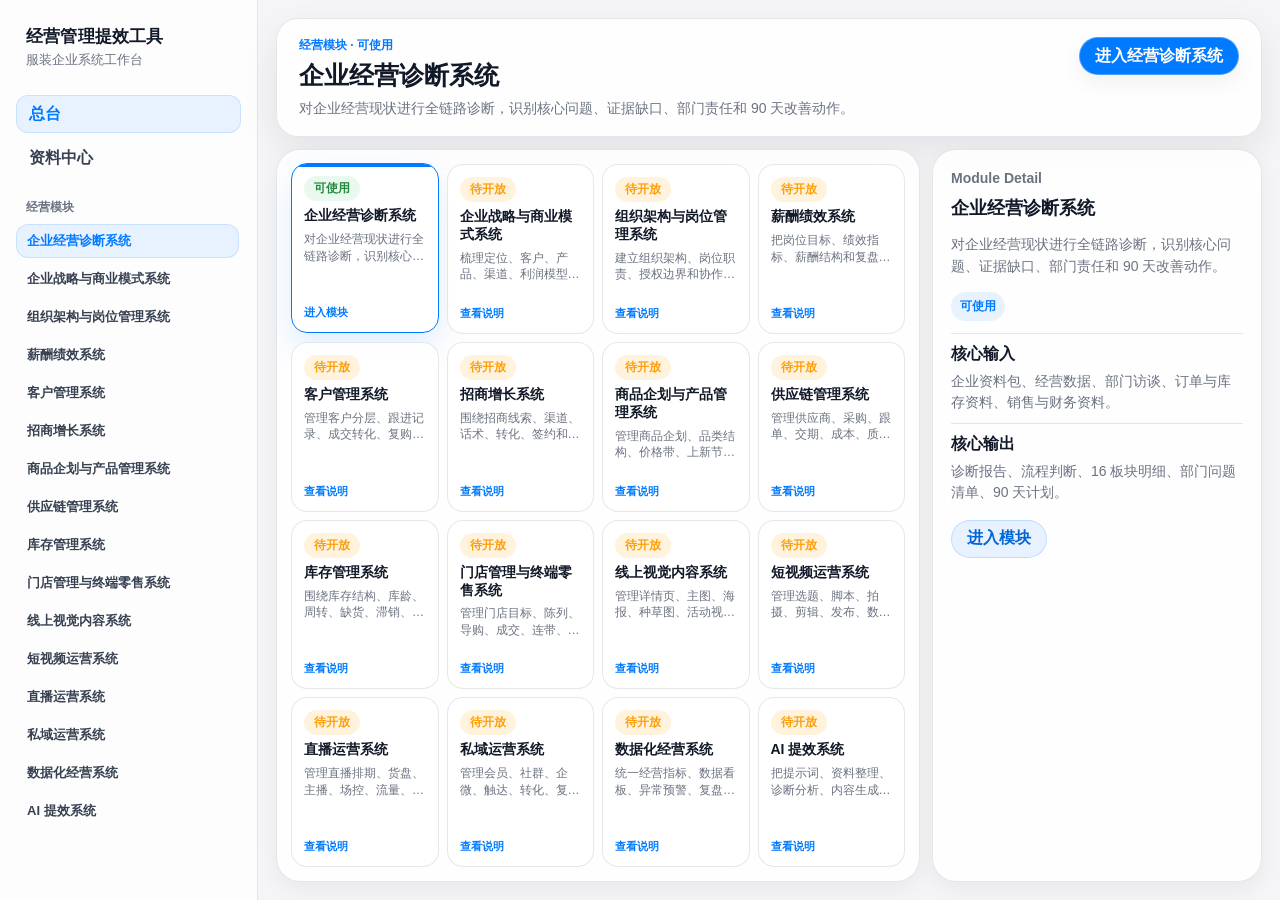
==== commit 2e7423db: "Use relative diagnosis module links" ====
--- a/docs/index.html
+++ b/docs/index.html
@@ -3,216 +3,123 @@
   <head>
     <meta charset="utf-8" />
     <meta name="viewport" content="width=device-width, initial-scale=1" />
-    <title>服装企业全链路经营诊断｜静态预览</title>
-    <link rel="stylesheet" href="styles.css" />
+    <title>服装企业经营管理提效工具</title>
+    <link rel="stylesheet" href="assets/styles.css" />
   </head>
   <body>
     <div class="app-shell">
-      <aside class="side">
+      <section class="mobile-overview" aria-label="工具说明">
+        <h2>服装企业经营管理提效工具</h2>
+        <p>围绕经营诊断、资料中心、商品、订单、销售、财务和人效等模块，统一资料入口，帮助企业快速定位问题并形成改善动作。</p>
+      </section>
+      <aside class="sidebar">
         <div class="brand">
-          <div class="brand-mark">诊</div>
           <div>
-            <h1>全链路经营诊断</h1>
-            <p>静态预览版</p>
+            <h1>经营管理提效工具</h1>
+            <p>服装企业系统工作台</p>
           </div>
         </div>
-        <div class="status-box">
-          <span id="healthDot" class="dot"></span>
-          <span id="healthText">正在检查诊断知识库</span>
+
+        <nav class="side-nav" aria-label="主导航">
+          <a href="#dashboard" class="active" data-view-link="dashboard">总台</a>
+          <a href="#dataCenter" data-view-link="dataCenter">资料中心</a>
+        </nav>
+        <div class="side-module-block">
+          <p>经营模块</p>
+          <div id="sideModuleList" class="side-module-list"></div>
         </div>
-        <nav>
-          <a href="#upload">上传资料</a>
-          <a href="#report">诊断报告</a>
-          <a href="#flows">主线流程</a>
-          <a href="#sections">16 板块详情</a>
-          <a href="#departments">部门问题</a>
-          <a href="#aiAssist">ChatGPT 增强</a>
-          <a href="#plan">90 天计划</a>
-        </nav>
       </aside>
 
-      <main>
-        <section id="upload" class="panel upload-panel">
-          <div>
-            <p class="eyebrow">Static Preview</p>
-            <h2>上传企业资料，生成诊断报告</h2>
-            <p class="muted">当前链接用于展示工具界面和示例诊断结果。上传、保存、导出 Word/PDF 需要部署后端后使用。</p>
+      <main class="main">
+        <section id="dashboard" class="view-section active">
+          <div class="page-head">
+            <div>
+              <p id="moduleHeroEyebrow" class="eyebrow">经营模块</p>
+              <h2 id="moduleHeroTitle">企业经营诊断系统</h2>
+              <p id="moduleHeroSummary" class="lead">对企业经营现状进行全链路诊断，识别核心问题、证据缺口、部门责任和 90 天改善动作。</p>
+            </div>
+            <a id="primaryModuleAction" class="primary-action" href="modules/01-enterprise-diagnosis/">
+              进入经营诊断系统
+            </a>
           </div>
-          <form id="uploadForm" class="upload-form">
-            <label class="drop-zone" for="files">
-              <input id="files" name="files" type="file" multiple accept=".docx,.xlsx,.xlsm,.pdf,.png,.jpg,.jpeg,.webp,.bmp,.csv,.txt,.md" />
-              <span class="drop-title">选择或拖入资料文件</span>
-              <span id="fileList" class="drop-sub">尚未选择文件</span>
-            </label>
-            <button id="analyzeBtn" type="submit">开始诊断</button>
-          </form>
-          <div id="progress" class="progress hidden">
-            <div class="bar"><span></span></div>
-            <p>正在抽取资料、匹配 16 个诊断板块并生成改善计划。</p>
+
+          <div class="dashboard-grid">
+            <section class="workband">
+              <div id="moduleGrid" class="module-grid"></div>
+            </section>
+
+            <aside class="detail-panel" aria-live="polite">
+              <p class="eyebrow">Module Detail</p>
+              <h3 id="detailTitle">企业经营诊断系统</h3>
+              <p id="detailSummary"></p>
+              <div class="detail-meta">
+                <span id="detailStatus"></span>
+              </div>
+              <dl class="detail-list">
+                <div>
+                  <dt>核心输入</dt>
+                  <dd id="detailInputs"></dd>
+                </div>
+                <div>
+                  <dt>核心输出</dt>
+                  <dd id="detailOutputs"></dd>
+                </div>
+              </dl>
+              <a id="detailLink" class="secondary-action" href="modules/01-enterprise-diagnosis/">打开模块</a>
+            </aside>
           </div>
         </section>
 
-        <section id="summary" class="summary-grid hidden">
-          <article class="metric-card">
-            <span>平均得分</span>
-            <strong id="avgScore">-</strong>
-          </article>
-          <article class="metric-card">
-            <span>高风险板块</span>
-            <strong id="highRisk">-</strong>
-          </article>
-          <article class="metric-card">
-            <span>关键数据缺失</span>
-            <strong id="missingCount">-</strong>
-          </article>
-          <article class="metric-card">
-            <span>资料文件</span>
-            <strong id="fileCount">-</strong>
-          </article>
-          <article class="metric-card">
-            <span>主线高风险</span>
-            <strong id="mainLineRisk">-</strong>
-          </article>
-          <article class="metric-card">
-            <span>部门问题</span>
-            <strong id="departmentIssueCount">-</strong>
-          </article>
-        </section>
-
-        <section id="report" class="panel hidden">
-          <div class="section-head">
+        <section id="dataCenter" class="view-section">
+          <div class="page-head compact">
             <div>
-              <p class="eyebrow">Report Preview</p>
-              <h2>诊断报告预览</h2>
+              <p class="eyebrow">Enterprise Data Center</p>
+              <h2>统一资料中心</h2>
+              <p class="lead">企业资料上传一次，系统完成识别、分类和索引。后续诊断、商品、订单、销售、财务、人效等模块都从这里引用同一份资料。</p>
             </div>
-            <div class="actions">
-              <button id="saveBtn" type="button">保存修改</button>
-              <a id="docxLink" class="button secondary" href="#">导出 Word</a>
-              <a id="pdfLink" class="button secondary" href="#">导出 PDF</a>
-            </div>
+            <a class="primary-action" href="modules/01-enterprise-diagnosis/#materialCenter">上传资料</a>
           </div>
-          <label class="field-label" for="companySnapshot">公司现状</label>
-          <textarea id="companySnapshot" rows="3"></textarea>
-          <label class="field-label" for="executiveSummary">经营诊断摘要</label>
-          <textarea id="executiveSummary" rows="4"></textarea>
-          <p id="aiStatus" class="ai-status"></p>
-          <div class="two-col">
-            <div>
-              <h3>核心问题</h3>
-              <div id="coreFindings" class="editable-list"></div>
-            </div>
-            <div>
-              <h3>根因分析</h3>
-              <div id="rootCauses" class="editable-list"></div>
-            </div>
+          <div class="data-center-grid">
+            <section class="workband">
+              <div class="section-title">
+                <div>
+                  <p class="eyebrow">Shared Materials</p>
+                  <h3>企业资料库</h3>
+                </div>
+                <button id="refreshDataCenterBtn" class="secondary-button" type="button">刷新</button>
+              </div>
+              <div id="dataCenterSummary" class="data-center-summary">正在读取资料中心</div>
+              <div id="dataCenterList" class="data-center-list"></div>
+            </section>
+            <aside class="detail-panel">
+              <p class="eyebrow">Common Services</p>
+              <h3>已公共化的系统能力</h3>
+              <dl class="detail-list">
+                <div>
+                  <dt>资料上传</dt>
+                  <dd>统一进入资料中心，不再只属于某一个模块。</dd>
+                </div>
+                <div>
+                  <dt>文件识别</dt>
+                  <dd>Word、Excel、PDF、图片 OCR、CSV、文本统一抽取成资料包。</dd>
+                </div>
+                <div>
+                  <dt>AI 提示词</dt>
+                  <dd>统一基于资料包和模块结果生成，后续模块可复用同一套结构。</dd>
+                </div>
+                <div>
+                  <dt>报告中心</dt>
+                  <dd id="reportCenterStatus">正在读取报告中心</dd>
+                </div>
+              </dl>
+            </aside>
           </div>
         </section>
 
-        <section id="flows" class="panel hidden">
-          <div class="section-head">
-            <div>
-              <p class="eyebrow">Main Lines & Workflows</p>
-              <h2>4 条流程与 6 个经营判断</h2>
-            </div>
-          </div>
-          <div id="mainLineCards" class="main-line-grid"></div>
-          <div id="flowCards" class="flow-list"></div>
-        </section>
-
-        <section id="sections" class="panel hidden">
-          <div class="section-head">
-            <div>
-              <p class="eyebrow">Diagnostic Matrix</p>
-              <h2>16 个板块诊断明细</h2>
-            </div>
-            <select id="riskFilter">
-              <option value="all">全部风险</option>
-              <option value="high">高风险</option>
-              <option value="medium">中风险</option>
-              <option value="low">低风险</option>
-            </select>
-          </div>
-          <div id="sectionCards" class="section-cards"></div>
-        </section>
-
-        <section id="departments" class="panel hidden">
-          <div class="section-head">
-            <div>
-              <p class="eyebrow">Department Issue List</p>
-              <h2>部门诊断问题清单</h2>
-            </div>
-          </div>
-          <div id="departmentCards" class="department-grid"></div>
-        </section>
-
-        <section id="missing" class="panel hidden">
-          <div class="section-head">
-            <div>
-              <p class="eyebrow">Data Gaps</p>
-              <h2>关键数据缺失清单</h2>
-            </div>
-          </div>
-          <div class="table-wrap">
-            <table>
-              <thead>
-                <tr><th>板块</th><th>缺失指标</th><th>意义</th><th>建议责任人</th></tr>
-              </thead>
-              <tbody id="missingRows"></tbody>
-            </table>
-          </div>
-        </section>
-
-        <section id="aiAssist" class="panel hidden">
-          <div class="section-head">
-            <div>
-              <p class="eyebrow">ChatGPT Assisted Analysis</p>
-              <h2>ChatGPT 半自动增强</h2>
-            </div>
-            <button id="copyPromptBtn" type="button">复制提示词</button>
-          </div>
-          <label class="field-label" for="manualPrompt">给 ChatGPT 的分析提示词</label>
-          <textarea id="manualPrompt" rows="10" readonly></textarea>
-          <label class="field-label" for="manualResponse">粘贴 ChatGPT 返回的 JSON 结果</label>
-          <textarea id="manualResponse" rows="8"></textarea>
-          <div class="actions ai-actions">
-            <button id="mergeAiBtn" type="button">合并到当前报告</button>
-            <span id="mergeStatus" class="muted"></span>
-          </div>
-        </section>
-
-        <section id="plan" class="panel hidden">
-          <div class="section-head">
-            <div>
-              <p class="eyebrow">90-Day Plan</p>
-              <h2>90 天经营改善计划</h2>
-            </div>
-            <button id="addPlanBtn" type="button">新增动作</button>
-          </div>
-          <div id="planList" class="plan-list"></div>
-        </section>
       </main>
     </div>
 
-    <template id="listItemTemplate">
-      <textarea rows="2"></textarea>
-    </template>
-    <template id="planTemplate">
-      <article class="plan-card">
-        <div class="plan-top">
-          <span class="priority"></span>
-          <button type="button" class="remove-plan">删除</button>
-        </div>
-        <label>问题<textarea data-key="problem" rows="2"></textarea></label>
-        <label>目标<textarea data-key="goal" rows="2"></textarea></label>
-          <label>动作<textarea data-key="action" rows="3"></textarea></label>
-        <label>复盘机制<textarea data-key="review_mechanism" rows="2"></textarea></label>
-        <div class="plan-grid">
-          <label>负责人<input data-key="owner" /></label>
-          <label>时间<input data-key="timeframe" /></label>
-          <label>检查指标<input data-key="check_metric" /></label>
-        </div>
-      </article>
-    </template>
-    <script src="app.js"></script>
+    <script src="assets/modules-data.js"></script>
+    <script src="assets/app.js"></script>
   </body>
 </html>
--- a/docs/assets/styles.css
+++ b/docs/assets/styles.css
@@ -0,0 +1,857 @@
+:root {
+  --ink: #111827;
+  --muted: #6b7280;
+  --line: rgba(17, 24, 39, 0.1);
+  --surface: rgba(255, 255, 255, 0.86);
+  --surface-solid: #ffffff;
+  --surface-soft: #f5f5f7;
+  --panel: #f2f2f7;
+  --accent: #007aff;
+  --accent-strong: #0066d6;
+  --accent-soft: #e8f2ff;
+  --success: #34c759;
+  --success-soft: #eaf9ef;
+  --warning: #ff9f0a;
+  --warning-soft: #fff3dd;
+  --rose: #ff375f;
+  --rose-soft: #ffedf2;
+  --shadow: 0 14px 36px rgba(17, 24, 39, 0.08);
+  --shadow-soft: 0 8px 22px rgba(17, 24, 39, 0.055);
+  --blur: saturate(180%) blur(20px);
+}
+
+* {
+  box-sizing: border-box;
+}
+
+html {
+  scroll-behavior: smooth;
+}
+
+body {
+  margin: 0;
+  color: var(--ink);
+  background: var(--surface-soft);
+  font-family: -apple-system, BlinkMacSystemFont, "SF Pro Display", "SF Pro Text", "Segoe UI", "PingFang SC", "Microsoft YaHei", sans-serif;
+}
+
+a {
+  color: inherit;
+  text-decoration: none;
+}
+
+button,
+input,
+select,
+textarea {
+  font: inherit;
+}
+
+.app-shell {
+  display: grid;
+  grid-template-columns: 258px minmax(0, 1fr);
+  min-height: 100vh;
+}
+
+.sidebar {
+  position: sticky;
+  top: 0;
+  height: 100vh;
+  display: flex;
+  flex-direction: column;
+  gap: 18px;
+  padding: 22px 16px;
+  color: var(--ink);
+  background: rgba(255, 255, 255, 0.78);
+  border-right: 1px solid var(--line);
+  backdrop-filter: var(--blur);
+  -webkit-backdrop-filter: var(--blur);
+}
+
+.brand {
+  padding: 4px 10px 8px;
+}
+
+.brand h1 {
+  margin: 0;
+  font-size: 17px;
+  line-height: 1.25;
+  letter-spacing: .2px;
+}
+
+.brand p {
+  margin: 4px 0 0;
+  color: var(--muted);
+  font-size: 13px;
+}
+
+.side-nav {
+  display: grid;
+  gap: 6px;
+}
+
+.side-nav a {
+  display: flex;
+  align-items: center;
+  min-height: 38px;
+  padding: 0 12px;
+  border-radius: 12px;
+  color: #374151;
+  border: 1px solid transparent;
+  font-weight: 680;
+}
+
+.side-nav a:hover,
+.side-nav a.active {
+  color: var(--accent);
+  background: var(--accent-soft);
+  border-color: rgba(0, 122, 255, 0.14);
+}
+
+.side-module-block {
+  min-height: 0;
+  display: grid;
+  gap: 8px;
+}
+
+.side-module-block p {
+  margin: 4px 10px 0;
+  color: var(--muted);
+  font-size: 12px;
+  font-weight: 800;
+}
+
+.side-module-list {
+  display: grid;
+  gap: 4px;
+  max-height: calc(100vh - 194px);
+  overflow: auto;
+  padding-right: 2px;
+}
+
+.side-module-list a,
+.side-module-list button {
+  width: 100%;
+  min-height: 34px;
+  display: grid;
+  grid-template-columns: minmax(0, 1fr);
+  gap: 0;
+  align-items: center;
+  padding: 6px 10px;
+  border: 1px solid transparent;
+  border-radius: 12px;
+  color: #374151;
+  background: transparent;
+  box-shadow: none;
+  cursor: pointer;
+  text-align: left;
+}
+
+.side-module-list strong {
+  min-width: 0;
+  overflow: hidden;
+  font-size: 13px;
+  font-weight: 740;
+  line-height: 1.25;
+  text-overflow: ellipsis;
+  white-space: nowrap;
+}
+
+.side-module-list a:hover,
+.side-module-list button:hover,
+.side-module-list .active {
+  color: var(--accent);
+  background: var(--accent-soft);
+  border-color: rgba(0, 122, 255, 0.14);
+}
+
+.main {
+  padding: 18px;
+}
+
+.view-section {
+  display: none;
+  max-width: 1660px;
+  margin: 0 auto;
+}
+
+.view-section.active {
+  display: block;
+}
+
+#dashboard.view-section.active {
+  min-height: calc(100vh - 36px);
+  display: flex;
+  flex-direction: column;
+}
+
+.page-head {
+  display: flex;
+  justify-content: space-between;
+  gap: 18px;
+  align-items: flex-start;
+  padding: 18px 22px;
+  background: var(--surface);
+  border: 1px solid var(--line);
+  border-radius: 22px;
+  box-shadow: var(--shadow);
+  position: relative;
+  overflow: hidden;
+  backdrop-filter: var(--blur);
+  -webkit-backdrop-filter: var(--blur);
+}
+
+.page-head::before {
+  display: none;
+}
+
+.page-head.compact {
+  box-shadow: var(--shadow-soft);
+}
+
+.mobile-overview {
+  display: none;
+}
+
+.eyebrow {
+  margin: 0 0 6px;
+  color: var(--accent);
+  font-size: 12px;
+  text-transform: none;
+  letter-spacing: 0;
+  font-weight: 800;
+}
+
+h2,
+h3,
+p {
+  overflow-wrap: break-word;
+}
+
+h2 {
+  margin: 0;
+  font-size: 25px;
+  line-height: 1.2;
+  letter-spacing: 0;
+}
+
+h3 {
+  margin: 0;
+  font-size: 18px;
+  line-height: 1.35;
+}
+
+.lead {
+  max-width: 840px;
+  margin: 8px 0 0;
+  color: var(--muted);
+  font-size: 14px;
+  line-height: 1.45;
+}
+
+.primary-action,
+.secondary-action {
+  display: inline-flex;
+  align-items: center;
+  justify-content: center;
+  min-height: 38px;
+  padding: 0 15px;
+  border-radius: 999px;
+  white-space: nowrap;
+  font-weight: 700;
+  box-shadow: var(--shadow-soft);
+}
+
+.primary-action {
+  color: #ffffff;
+  background: var(--accent);
+  border: 1px solid rgba(255, 255, 255, 0.28);
+}
+
+.primary-action:hover {
+  background: var(--accent-strong);
+}
+
+.primary-action.disabled,
+.secondary-action.disabled {
+  color: #8e8e93;
+  background: rgba(118, 118, 128, 0.14);
+  border-color: rgba(118, 118, 128, 0.12);
+  box-shadow: none;
+  cursor: not-allowed;
+  pointer-events: none;
+}
+
+.secondary-action {
+  color: var(--accent-strong);
+  border: 1px solid rgba(0, 122, 255, 0.18);
+  background: var(--accent-soft);
+  box-shadow: none;
+}
+
+.secondary-button {
+  min-height: 36px;
+  padding: 0 12px;
+  border: 1px solid var(--line);
+  border-radius: 999px;
+  color: var(--accent);
+  background: rgba(255, 255, 255, 0.78);
+  cursor: pointer;
+  font-weight: 800;
+}
+
+.dashboard-grid {
+  display: grid;
+  grid-template-columns: minmax(0, 1fr) 330px;
+  gap: 12px;
+  align-items: start;
+}
+
+#dashboard .dashboard-grid {
+  flex: 1;
+  min-height: 0;
+  align-items: stretch;
+  margin-top: 12px;
+}
+
+.data-center-grid {
+  display: grid;
+  grid-template-columns: minmax(0, 1fr) 360px;
+  gap: 14px;
+  align-items: start;
+  margin-top: 18px;
+}
+
+.workband,
+.detail-panel,
+.roadmap,
+.diagnosis-band {
+  background: var(--surface);
+  border: 1px solid var(--line);
+  border-radius: 24px;
+  box-shadow: var(--shadow-soft);
+  backdrop-filter: var(--blur);
+  -webkit-backdrop-filter: var(--blur);
+}
+
+.workband {
+  padding: 14px;
+}
+
+#dashboard .workband {
+  min-height: 0;
+  display: flex;
+  flex-direction: column;
+}
+
+.section-title {
+  display: flex;
+  justify-content: flex-end;
+  align-items: center;
+  gap: 12px;
+  margin-bottom: 12px;
+}
+
+.module-grid {
+  display: grid;
+  grid-template-columns: repeat(4, minmax(0, 1fr));
+  gap: 8px;
+}
+
+#dashboard .module-grid {
+  flex: 1;
+  min-height: 0;
+  grid-template-rows: repeat(4, minmax(0, 1fr));
+}
+
+.module-card {
+  min-height: 0;
+  display: flex;
+  flex-direction: column;
+  gap: 6px;
+  padding: 12px;
+  border: 1px solid var(--line);
+  border-radius: 16px;
+  background: rgba(255, 255, 255, 0.92);
+  cursor: pointer;
+  transition: border-color 0.15s ease, transform 0.15s ease, box-shadow 0.15s ease;
+  position: relative;
+  overflow: hidden;
+}
+
+.module-card::before {
+  content: "";
+  position: absolute;
+  inset: 0 0 auto;
+  height: 3px;
+  background: transparent;
+}
+
+.module-card:hover,
+.module-card.active {
+  border-color: var(--accent);
+  box-shadow: 0 14px 32px rgba(0, 122, 255, 0.12);
+  transform: translateY(-1px);
+}
+
+.module-card.active::before {
+  background: var(--accent);
+}
+
+.module-top {
+  display: flex;
+  justify-content: space-between;
+  align-items: flex-start;
+  gap: 10px;
+}
+
+.module-status {
+  min-width: 56px;
+  text-align: center;
+  padding: 4px 7px;
+  border-radius: 999px;
+  font-size: 12px;
+  font-weight: 800;
+}
+
+.module-status.ready {
+  color: #248a3d;
+  background: var(--success-soft);
+}
+
+.module-status.planned {
+  color: var(--warning);
+  background: var(--warning-soft);
+}
+
+.module-card h4 {
+  margin: 0;
+  font-size: 14px;
+  line-height: 1.28;
+  display: -webkit-box;
+  overflow: hidden;
+  -webkit-line-clamp: 2;
+  -webkit-box-orient: vertical;
+}
+
+.module-card p {
+  margin: 0;
+  color: var(--muted);
+  font-size: 12px;
+  line-height: 1.36;
+  display: -webkit-box;
+  overflow: hidden;
+  -webkit-line-clamp: 2;
+  -webkit-box-orient: vertical;
+}
+
+.module-card .stage {
+  margin-top: auto;
+  color: var(--accent);
+  font-size: 11px;
+  font-weight: 800;
+}
+
+.detail-panel {
+  position: sticky;
+  top: 18px;
+  padding: 18px;
+}
+
+.detail-panel p {
+  color: var(--muted);
+  font-size: 14px;
+  line-height: 1.55;
+}
+
+.data-center-summary {
+  margin-bottom: 12px;
+  color: var(--muted);
+  font-size: 13px;
+}
+
+.data-center-list {
+  display: grid;
+  gap: 0;
+}
+
+.data-row {
+  display: grid;
+  grid-template-columns: minmax(0, 1fr) auto;
+  gap: 14px;
+  padding: 16px 0;
+  border-top: 1px solid var(--line);
+}
+
+.data-row.disabled {
+  opacity: .64;
+}
+
+.data-row strong,
+.data-row span,
+.data-row p {
+  overflow-wrap: anywhere;
+}
+
+.data-row strong {
+  display: block;
+  margin-bottom: 4px;
+  font-size: 15px;
+}
+
+.data-row span {
+  color: var(--muted);
+  font-size: 12px;
+}
+
+.data-row p {
+  max-width: 900px;
+  margin: 8px 0 0;
+  color: #475467;
+  font-size: 13px;
+  line-height: 1.55;
+}
+
+.data-row .error-text {
+  color: var(--rose);
+}
+
+.data-tags {
+  display: flex;
+  flex-wrap: wrap;
+  justify-content: flex-end;
+  gap: 6px;
+}
+
+.data-tags span {
+  display: inline-flex;
+  align-items: center;
+  min-height: 24px;
+  padding: 3px 8px;
+  border-radius: 999px;
+  color: var(--accent);
+  background: var(--accent-soft);
+  font-weight: 800;
+}
+
+.app-toast {
+  position: fixed;
+  left: 50%;
+  bottom: 22px;
+  z-index: 20;
+  transform: translate(-50%, 12px);
+  max-width: calc(100vw - 32px);
+  padding: 10px 14px;
+  border: 1px solid rgba(255, 255, 255, 0.5);
+  border-radius: 999px;
+  color: #ffffff;
+  background: rgba(17, 24, 39, 0.82);
+  box-shadow: 0 16px 36px rgba(17, 24, 39, 0.18);
+  opacity: 0;
+  pointer-events: none;
+  font-size: 13px;
+  font-weight: 760;
+  backdrop-filter: var(--blur);
+  -webkit-backdrop-filter: var(--blur);
+  transition: opacity 160ms ease, transform 160ms ease;
+}
+
+.app-toast.show {
+  opacity: 1;
+  transform: translate(-50%, 0);
+}
+
+.empty-state {
+  margin: 0;
+  padding: 16px 0;
+  color: var(--muted);
+}
+
+.detail-meta {
+  display: flex;
+  flex-wrap: wrap;
+  gap: 8px;
+  margin: 10px 0;
+}
+
+.detail-meta span {
+  padding: 6px 9px;
+  border-radius: 999px;
+  background: var(--accent-soft);
+  color: var(--accent);
+  font-size: 12px;
+  font-weight: 800;
+}
+
+.detail-list {
+  display: grid;
+  gap: 10px;
+  margin: 12px 0 16px;
+}
+
+.detail-list div {
+  padding-top: 10px;
+  border-top: 1px solid var(--line);
+}
+
+.detail-list dt {
+  color: var(--ink);
+  font-weight: 800;
+  margin-bottom: 6px;
+}
+
+.detail-list dd {
+  margin: 0;
+  color: var(--muted);
+  font-size: 14px;
+  line-height: 1.52;
+}
+
+@media (max-width: 1180px) {
+  .app-shell {
+    grid-template-columns: 1fr;
+  }
+
+  .sidebar {
+    position: static;
+    height: auto;
+    padding: 16px;
+  }
+
+  .side-nav {
+    grid-template-columns: repeat(4, minmax(0, 1fr));
+  }
+
+  .side-module-list {
+    max-height: none;
+    grid-template-columns: repeat(4, minmax(0, 1fr));
+  }
+
+  .dashboard-grid,
+  .data-center-grid {
+    grid-template-columns: 1fr;
+  }
+
+  #dashboard.view-section.active {
+    min-height: auto;
+    display: block;
+  }
+
+  #dashboard .dashboard-grid,
+  #dashboard .workband,
+  #dashboard .module-grid {
+    min-height: auto;
+  }
+
+  #dashboard .module-grid {
+    grid-template-rows: none;
+  }
+
+  .detail-panel {
+    position: static;
+  }
+
+  .module-grid {
+    grid-template-columns: repeat(2, minmax(0, 1fr));
+  }
+}
+
+@media (max-width: 760px) {
+  body {
+    background: #f5f5f7;
+  }
+
+  .app-shell {
+    min-height: 100dvh;
+    display: block;
+  }
+
+  .main {
+    padding: 10px 12px 12px;
+  }
+
+  .sidebar {
+    position: static;
+    height: auto;
+    display: block;
+    padding: 12px 12px 0;
+    border-right: 0;
+    background: transparent;
+    box-shadow: none;
+    backdrop-filter: none;
+    -webkit-backdrop-filter: none;
+  }
+
+  .sidebar .brand,
+  .sidebar .side-module-block {
+    display: none;
+  }
+
+  .brand h1 {
+    font-size: 15px;
+  }
+
+  .brand p {
+    font-size: 12px;
+  }
+
+  .side-nav {
+    grid-template-columns: 1fr 1fr;
+    gap: 4px;
+    padding: 4px;
+    border: 1px solid var(--line);
+    border-radius: 18px;
+    background: rgba(255, 255, 255, 0.82);
+    box-shadow: var(--shadow-soft);
+    backdrop-filter: var(--blur);
+    -webkit-backdrop-filter: var(--blur);
+  }
+
+  .side-nav a {
+    min-height: 38px;
+    justify-content: center;
+    padding: 0 12px;
+    border-radius: 14px;
+    font-size: 14px;
+  }
+
+  #dashboard .page-head,
+  #dashboard .detail-panel {
+    display: none;
+  }
+
+  .mobile-overview {
+    display: block;
+    margin: 12px 12px 10px;
+    padding: 16px;
+    border: 1px solid var(--line);
+    border-radius: 20px;
+    color: var(--ink);
+    background: rgba(255, 255, 255, 0.9);
+    box-shadow: var(--shadow-soft);
+    backdrop-filter: var(--blur);
+    -webkit-backdrop-filter: var(--blur);
+  }
+
+  .mobile-overview h2 {
+    font-size: 21px;
+  }
+
+  .mobile-overview p {
+    margin: 8px 0 0;
+    color: var(--muted);
+    font-size: 13px;
+    line-height: 1.45;
+  }
+
+  #dashboard .dashboard-grid {
+    display: block;
+    margin-top: 0;
+  }
+
+  #dashboard .workband {
+    min-height: auto;
+    padding: 14px;
+  }
+
+  #dashboard .section-title {
+    display: none;
+  }
+
+  h2 {
+    font-size: 21px;
+    line-height: 1.24;
+  }
+
+  h3 {
+    font-size: 16px;
+  }
+
+  .eyebrow {
+    margin-bottom: 5px;
+    font-size: 11px;
+  }
+
+  .lead {
+    margin-top: 7px;
+    font-size: 13px;
+    line-height: 1.45;
+  }
+
+  .primary-action,
+  .secondary-action {
+    width: auto;
+    min-height: 36px;
+    justify-self: stretch;
+    white-space: normal;
+    text-align: center;
+  }
+
+  .workband,
+  .detail-panel {
+    border-radius: 18px;
+  }
+
+  .workband {
+    padding: 14px;
+  }
+
+  .section-title {
+    gap: 10px;
+    margin-bottom: 12px;
+  }
+
+  #dashboard .module-grid {
+    grid-template-columns: repeat(2, minmax(0, 1fr));
+    gap: 8px;
+  }
+
+  #dashboard .module-card {
+    min-height: 78px;
+    display: grid;
+    grid-template-columns: minmax(0, 1fr);
+    grid-template-areas:
+      "title"
+      "desc";
+    gap: 5px;
+    align-items: start;
+    padding: 9px 10px;
+    border-radius: 14px;
+  }
+
+  #dashboard .module-top {
+    display: contents;
+  }
+
+  #dashboard .module-status {
+    display: none;
+  }
+
+  #dashboard .module-card h4 {
+    grid-area: title;
+    min-width: 0;
+    font-size: 13px;
+    line-height: 1.22;
+    -webkit-line-clamp: 2;
+  }
+
+  #dashboard .module-card p {
+    grid-area: desc;
+    color: #6b7280;
+    font-size: 10.8px;
+    line-height: 1.28;
+    -webkit-line-clamp: 2;
+  }
+
+  #dashboard .module-card .stage {
+    display: none;
+  }
+
+  .data-row {
+    grid-template-columns: 1fr;
+  }
+
+  .data-tags {
+    justify-content: flex-start;
+  }
+}
